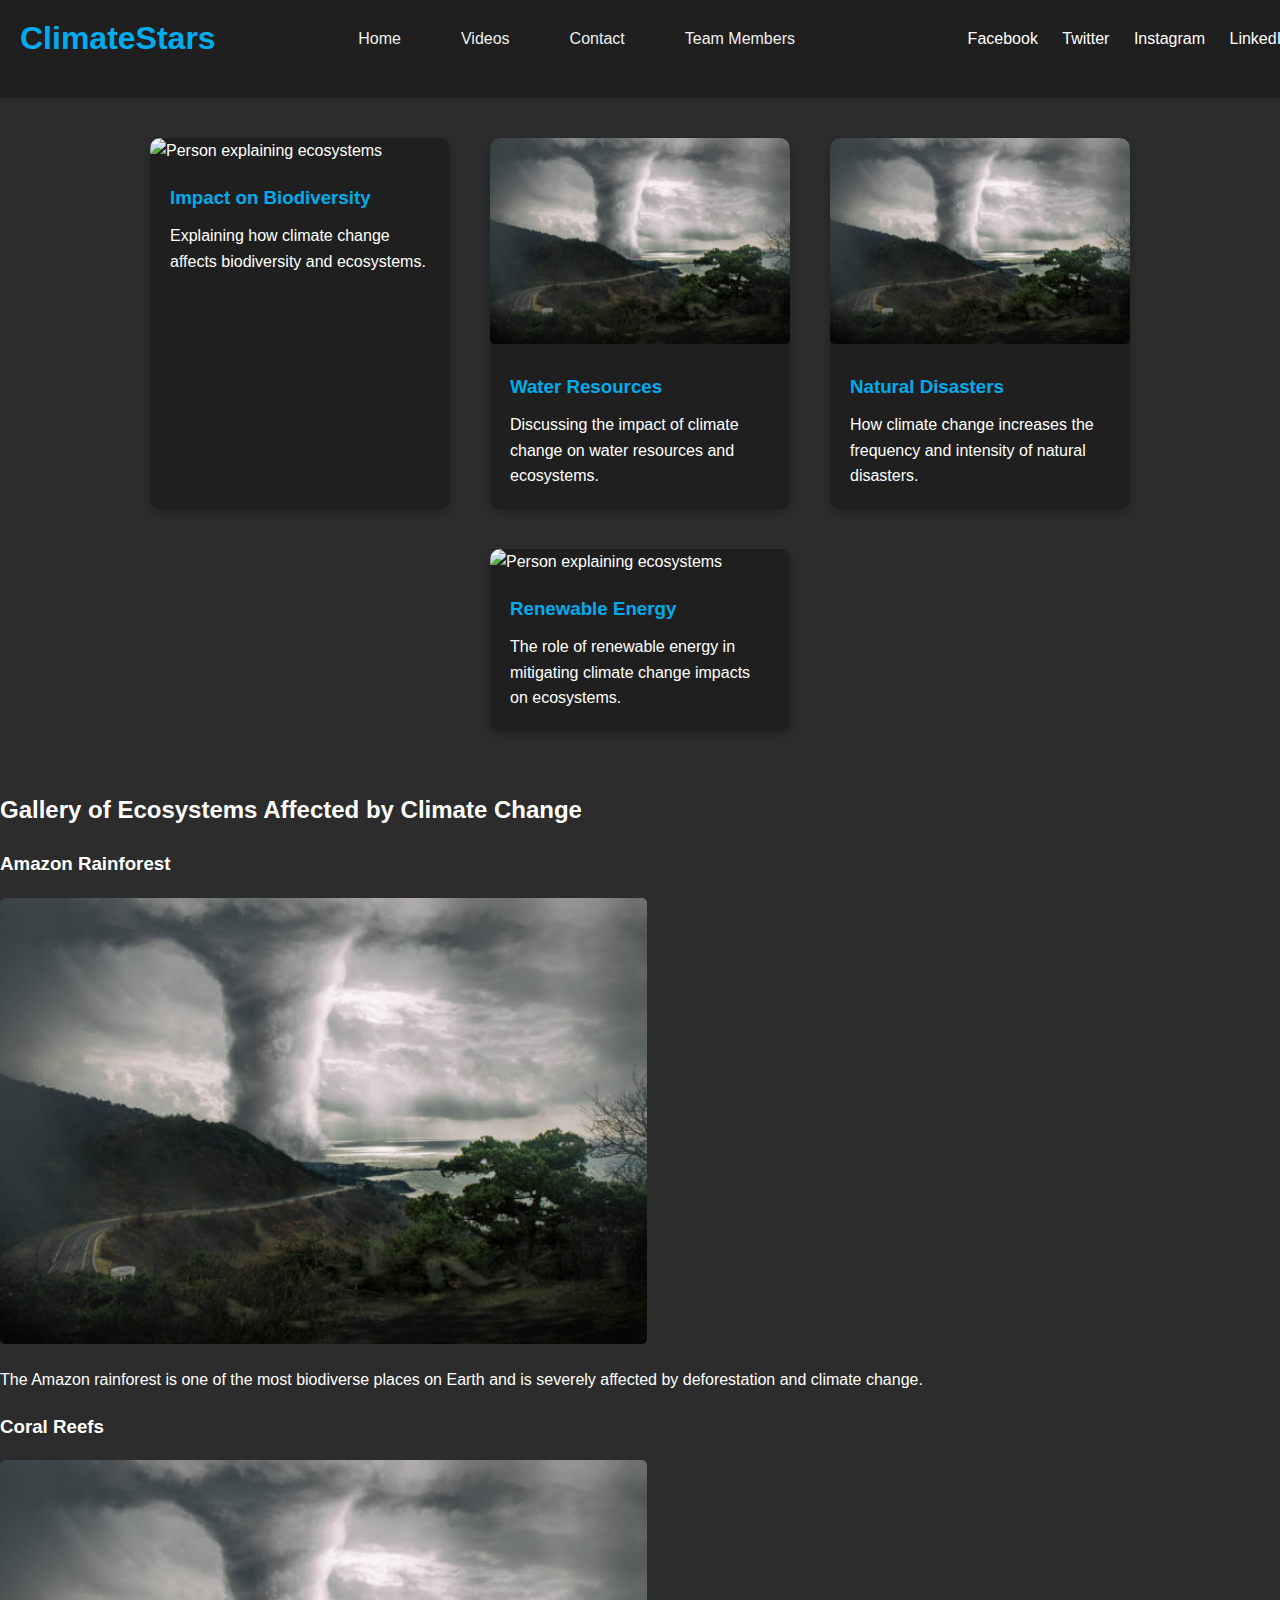
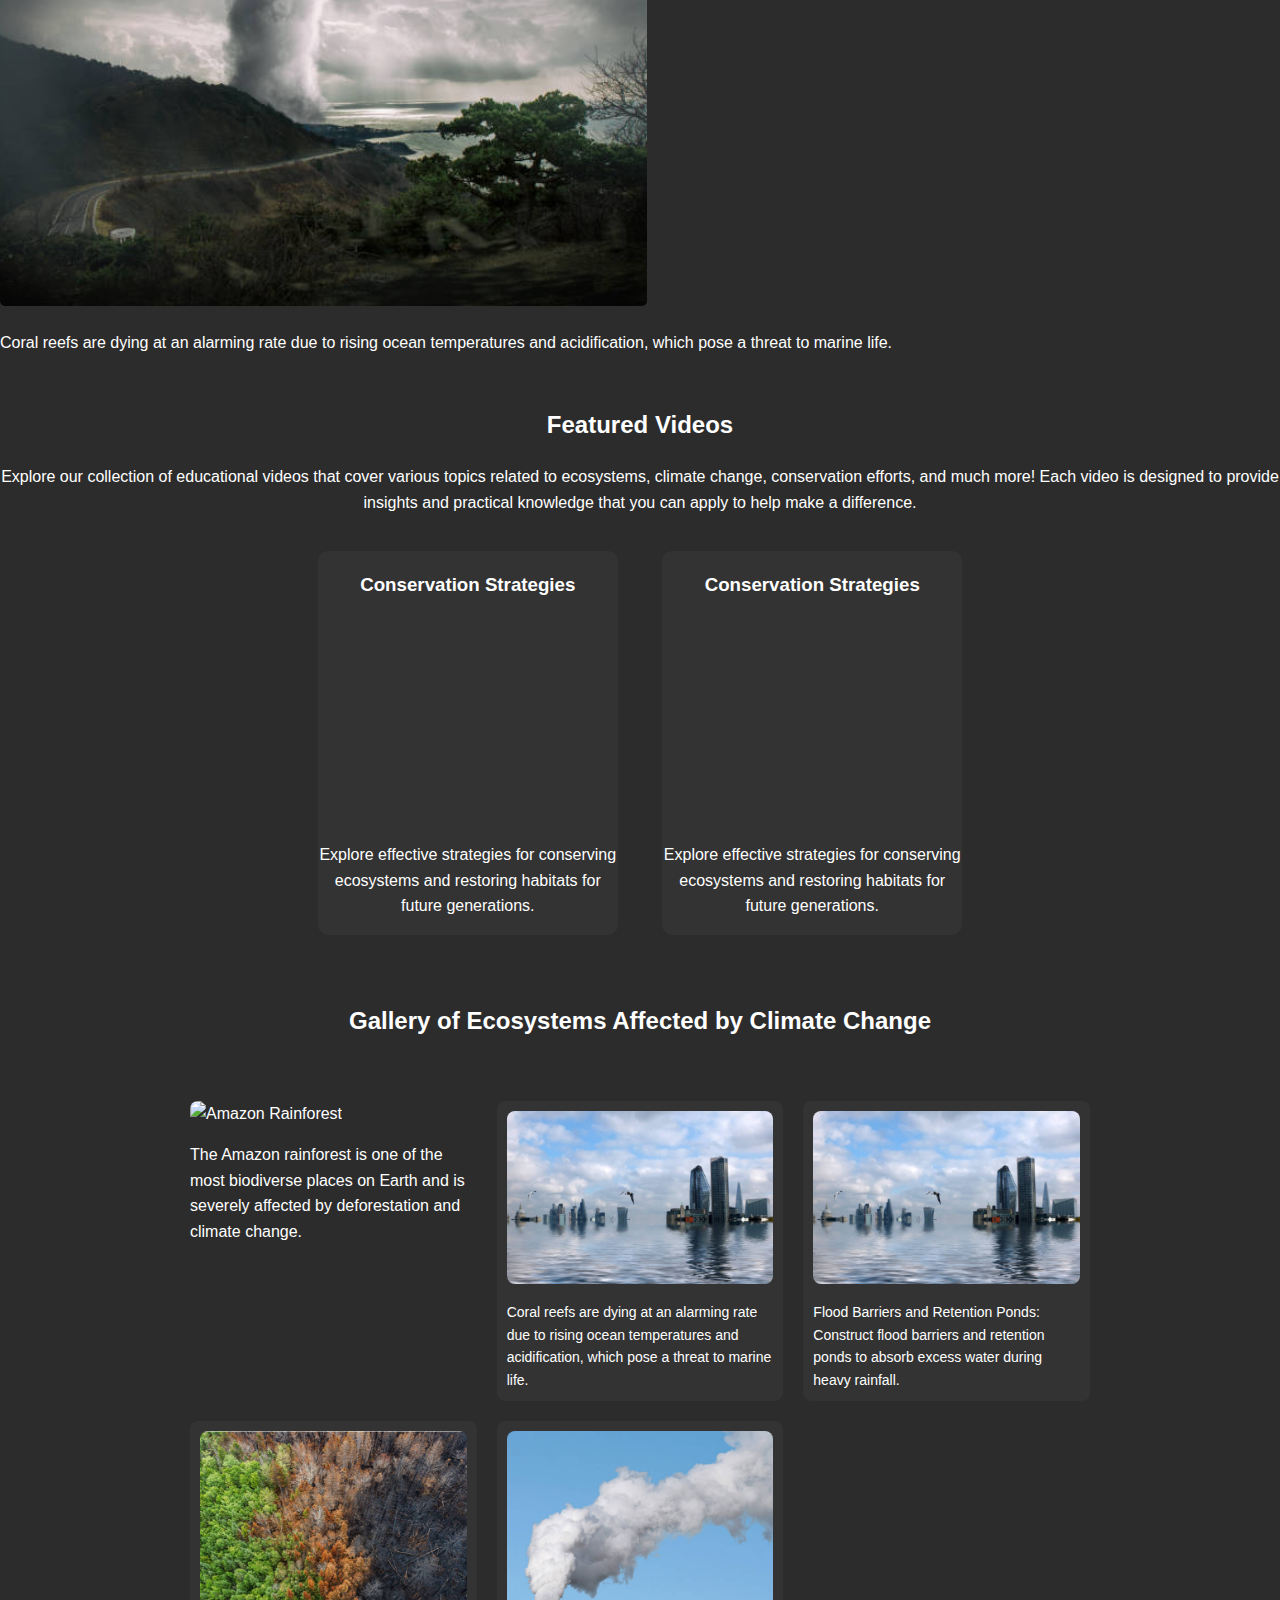
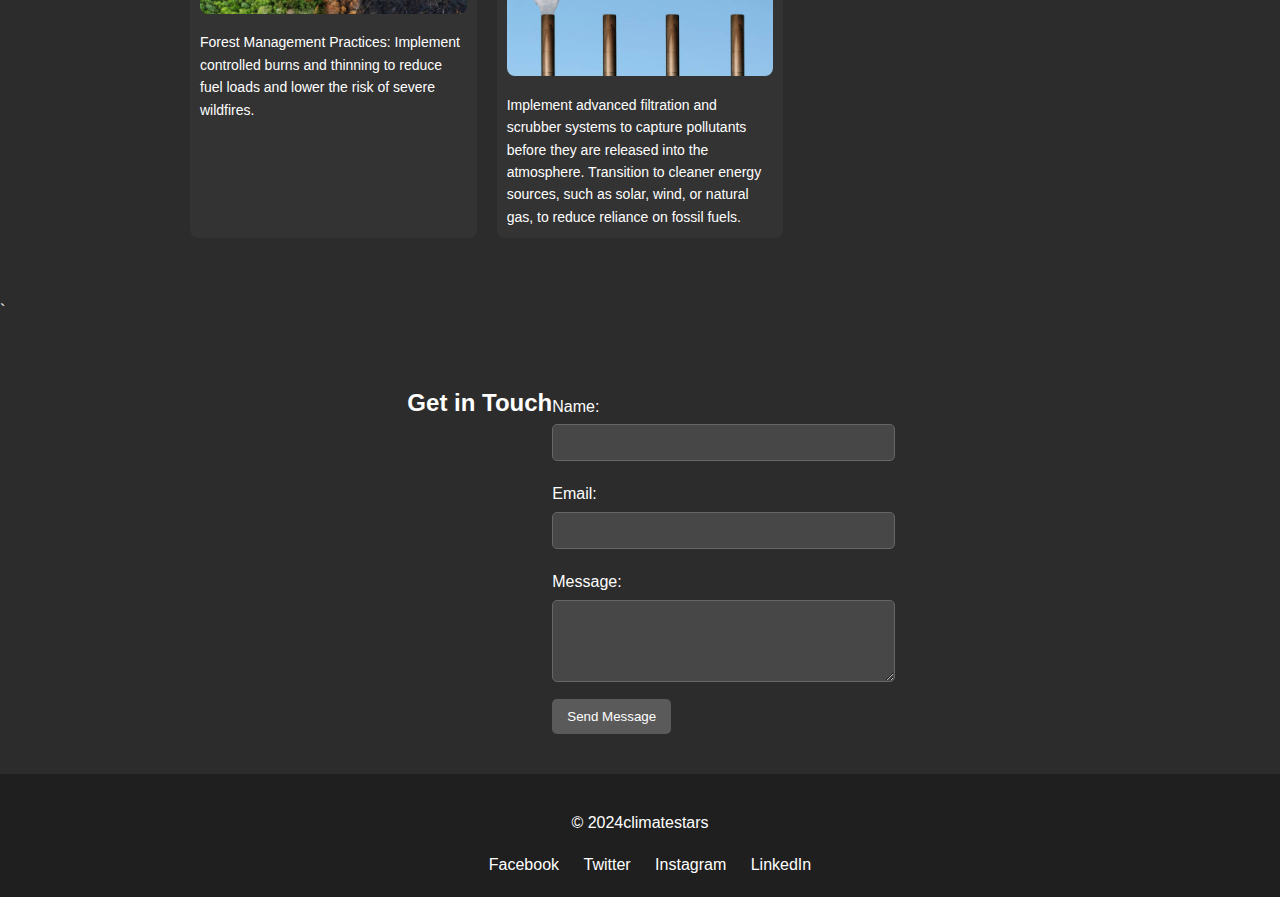
==== index.html @ c2c26abb "Update index.html" ====
<!DOCTYPE html>  
<html lang="en">  
<head>  
    <meta charset="UTF-8">  
    <meta name="viewport" content="width=device-width, initial-scale=1.0">  
    <title>Images - Ecosystem Education Project</title>  
    <link rel="stylesheet" href="styles.css">  
    <style>

        /* General body styles */  
body {  
    font-family: Arial, sans-serif;  
    margin: 0;  
    padding: 0;  
    background: #2c2c2c;  
    color: #ffffff;  
}  

/* Header styles */  
.header {  
    background: #1f1f1f;  
    padding: 10px 20px;  
    position: fixed; /* Fix the header at the top */  
    top: 0;  
    width: 100%;  
    display: flex;  
    justify-content: space-between;  
    align-items: center;  
    z-index: 1000; /* Ensure it's above other content */  
}  

.logo h1 {  
    margin: 0;  
    color: #00aced; /* Logo color */  
}  

/* Navigation styles */  
nav {  
    flex-grow: 1; /* Allow nav to take up available space */  
}  

nav ul {  
    list-style-type: none;  
    padding: 0;  
    display: flex;  
    justify-content: center; /* Centers the nav items */  
}  

nav ul li {  
    margin: 0 15px;  
}  

nav ul li a {  
    color: #ffffff;  
    text-decoration: none;  
    padding: 10px 15px;  
    border-radius: 5px;  
    transition: background-color 0.3s;  
}  

nav ul li a:hover {  
    background-color: #00aced; /* Highlight on hover */  
}  

/* Social links */  
.social-links {  
    margin-left: 20px;  
}  

.social-links .social-icon {  
    margin: 0 10px;  
    text-decoration: none;  
    color: #ffffff;  
    transition: color 0.3s;  
}  

.social-links .social-icon:hover {  
    color: #00aced; /* Change color on hover */  
}  

/* Main styles */  
main {  
    padding-top: 80px; /* Add some top padding to avoid content hiding under the fixed header */  
}  

.container {  
    margin: 0 auto;  
    width: 90%;  
    max-width: 1200px;  
}  

/* Footer styles */  
.footer {  
    background-color: #1f1f1f;  
    color: #ffffff;  
    padding: 20px 0;  
    text-align: center;  
    position: relative;  
    width: 100%;  
}
    </style>
</head>  
<body>  
    <header class="header">  
        <div class="logo">  
            <h1>ClimateStars</h1>  <!-- Logo Title -->  
        </div>  
        <nav>  
            <ul>  
                <li><a href="index.html">Home</a></li>  
                <li><a href="videos.html">Videos</a></li>  
                <li><a href="contact.html">Contact</a></li>  
                <li><a href="team-members.html">Team Members</a></li>  
            </ul>  
        </nav>  
        <div class="social-links">  
            <a href="https://www.facebook.com" target="_blank" class="social-icon">Facebook</a>  
            <a href="https://www.twitter.com" target="_blank" class="social-icon">Twitter</a>  
            <a href="https://www.instagram.com" target="_blank" class="social-icon">Instagram</a>  
            <a href="https://www.linkedin.com" target="_blank" class="social-icon">LinkedIn</a>  
        </div>  
    </header> 
    <!DOCTYPE html>
<html lang="en">
<head>
    <meta charset="UTF-8">
    <meta name="viewport" content="width=device-width, initial-scale=1.0">
    <title>Climate Change and Ecosystems</title>
    <link rel="stylesheet" href="styles.css">
    <style>
        /* General body styles */
        body {
            font-family: Arial, sans-serif;
            margin: 0;
            padding: 0;
            background: #2c2c2c;
            color: #ffffff;
        }

        /* Container styles */
        .container {
            display: flex;
            flex-wrap: wrap;
            justify-content: center;
            padding: 20px;
        }

        /* Card styles */
        .card {
            background: #1f1f1f;
            border-radius: 10px;
            margin: 20px;
            overflow: hidden;
            width: 300px;
            box-shadow: 0 4px 8px rgba(0, 0, 0, 0.2);
            transition: transform 0.3s;
        }

        .card:hover {
            transform: scale(1.05);
        }

        .card img {
            width: 100%;
            height: auto;
        }

        .card .content {
            padding: 20px;
        }

        .card .content h3 {
            margin: 0 0 10px;
            color: #00aced;
        }

        .card .content p {
            margin: 0;
        }

        /* Footer styles */
        .footer {
            background-color: #1f1f1f;
            color: #ffffff;
            padding: 20px 0;
            text-align: center;
            position: relative;
            width: 100%;
        }
    </style>

    <footer class="footer">
        <p>Welcome To the Earth system, Let us navigate around! </p>
    </footer>
</head>
<body>
    <div class="container">
        <div class="card">
            <img src="floods.jpg" alt="Person explaining ecosystems">
            <div class="content">
                <h3>Impact on Biodiversity</h3>
                <p>Explaining how climate change affects biodiversity and ecosystems.</p>
            </div>
        </div>
        <div class="card">
            <img src="floods.png" alt="Person explaining ecosystems">
            <div class="content">
                <h3>Water Resources</h3>
                <p>Discussing the impact of climate change on water resources and ecosystems.</p>
            </div>
        </div>
        <div class="card">
            <img src="floods.png" alt="Person explaining ecosystems">
            <div class="content">
                <h3>Natural Disasters</h3>
                <p>How climate change increases the frequency and intensity of natural disasters.</p>
            </div>
        </div>
        <div class="card">
            <img src="floods.jpg" alt="Person explaining ecosystems">
            <div class="content">
                <h3>Renewable Energy</h3>
                <p>The role of renewable energy in mitigating climate change impacts on ecosystems.</p>
            </div>
        </div>
    </div>
    
    <script>
        // JavaScript to add some interactivity
        document.querySelectorAll('.card').forEach(card => {
            card.addEventListener('click', () => {
                alert('More information about ' + card.querySelector('h3').innerText);
            });
        });
    </script>
</body>
</html>

     
    <style>  
       

        header {  
            text-align: center;  
            padding: 20px;  
        }  

        nav ul {  
            list-style-type: none;  
            padding: 0;  
        }  

        nav ul li {  
            display: inline;  
            margin: 0 15px;  
        }  

        nav ul li a {  
            color: #f0f0f0;  
            text-decoration: none;  
        }  

        .cover-image {  
            width: 100%;  
            height: auto;  
            max-height: 400px;  
            object-fit: cover; /* Ensure the image covers the area without stretching */  
        }  

        .description {  
            max-width: 800px;  
            margin: 20px auto;  
            text-align: center;  
        }  

        .videos {  
            margin-top: 50px;  
            text-align: center;  
        }  

        .video {  
            display: inline-block;  
            margin: 20px;  
            width: 300px; /* Set a fixed width for videos */  
            background-color: #333;  
            border-radius: 10px;  
            overflow: hidden;  
        }  

        .video iframe {  
            width: 100%;  
            height: 200px; /* Set a height for the video */  
        }  
        
        .gallery {  
            display: grid;  
            grid-template-columns: repeat(3, 1fr); /* 3 columns for the gallery */  
            gap: 10px; /* Space between images */  
            max-width: 900px;  
            margin: 40px auto; /* Center the gallery */  
        }  

        .gallery img {  
            width: 100%; /* Make sure images are responsive */  
            height: auto; /* Maintain aspect ratio */  
            border-radius: 8px; /* Rounded corners for images */  
            transition: transform 0.3s; /* Smooth scaling transition */  
        }  

        .gallery img:hover {  
            transform: scale(1.05); /* Scale images on hover */  
        }  

        footer {  
            text-align: center;  
            padding: 20px;  
        }  
    </style>  
</head>  
<body>  
   
      
      
            
        
            <h2>Gallery of Ecosystems Affected by Climate Change</h2>  
            <h3>Amazon Rainforest</h3>  
            <img src="floods.png" alt="Amazon Rainforest">  
            <p>The Amazon rainforest is one of the most biodiverse places on Earth and is severely affected by deforestation and climate change.</p>  
            <h3>Coral Reefs</h3>  
            <img src="floods.png" alt="Coral Reef">  
            <p>Coral reefs are dying at an alarming rate due to rising ocean temperatures and acidification, which pose a threat to marine life.</p>  
              
        </div>  
  

        <div class="videos">  
            <h2>Featured Videos</h2>  
            <p>Explore our collection of educational videos that cover various topics related to ecosystems, climate change, conservation efforts, and much more! Each video is designed to provide insights and practical knowledge that you can apply to help make a difference.</p>  
            

             <div class="video">  
                <h3>Conservation Strategies</h3>  
                <iframe src="https://www.youtube.com/embed/example3" frameborder="0" allowfullscreen></iframe>  
                <p>Explore effective strategies for conserving ecosystems and restoring habitats for future generations.</p>  
            </div>   

            <div class="video">  
                <h3>Conservation Strategies</h3>  
                <iframe src="https://www.youtube.com/embed/example3" frameborder="0" allowfullscreen></iframe>  
                <p>Explore effective strategies for conserving ecosystems and restoring habitats for future generations.</p>  
            </div>  
        </div>  

      <style>
          /* Gallery styles */  
        .gallery {  
            display: grid;  
            grid-template-columns: repeat(3, 1fr); /* 3 columns for the gallery */  
            gap: 20px; /* Space between images */  
            margin-top: 40px; /* Top margin for spacing */  
        }  

        .gallery-item {  
            background-color: #333;  
            border-radius: 8px;  
            overflow: hidden; // Ensures rounded corners for the background  
            text-align: center;  
            padding: 10px;  
        }  

        .gallery-item img {  
            width: 100%;  
            height: auto;  
            border-radius: 8px; /* Rounded corners for images */  
            transition: transform 0.3s; /* Smooth scaling transition */  
        }  

        .gallery-item img:hover {  
            transform: scale(1.05); /* Scale images on hover */  
        }  

        .gallery-item p {  
            margin: 10px 0 0;  
            font-size: 14px;  
        }  
    </style>  

    <div class="container">  
        <h2>Gallery of Ecosystems Affected by Climate Change</h2>  

        <div class="gallery">  
            <div class="gallery-item.">  
                <img src="earth_system_four_panel.jpg" alt="Amazon Rainforest">  
                <p>The Amazon rainforest is one of the most biodiverse places on Earth and is severely affected by deforestation and climate change.</p>  
            </div>  

            <div class="gallery-item">  
                <img src="floodsss.png" alt="Coral Reef">  
                <p>Coral reefs are dying at an alarming rate due to rising ocean temperatures and acidification, which pose a threat to marine life.</p>  
            </div>  

            <div class="gallery-item">  
                <img src="floodsss.png" alt="Flood Barriers and Retention Ponds">  
                <p>Flood Barriers and Retention Ponds: Construct flood barriers and retention ponds to absorb excess water during heavy rainfall.</p>  
            </div>  

            <div class="gallery-item">  
                <img src="WORLD FIRE.png" alt="Forest Management Practices">  
                <p>Forest Management Practices: Implement controlled burns and thinning to reduce fuel loads and lower the risk of severe wildfires.</p>  
            </div>  

            <div class="gallery-item">  
                <img src="gass at.png" alt="Pollution Control Measures">  
                <p>Implement advanced filtration and scrubber systems to capture pollutants before they are released into the atmosphere. Transition to cleaner energy sources, such as solar, wind, or natural gas, to reduce reliance on fossil fuels.</p>  
            </div>  
        </div>  
    </div> 


  
    <style>  
       
        }  
        .gallery {  
            display: grid;  
            grid-template-columns: repeat(auto-fill, minmax(200px, 1fr));  
            gap: 15px;  
        }  
        .photo {  
            position: relative;  
            overflow: hidden;  
            border: 2px solid #ddd;  
            border-radius: 8px;  
            background-color: #fff;  
            box-shadow: 0 2px 5px rgba(0, 0, 0, 0.1);  
        }  
        .photo img {  
            width: 100%;  
            height: auto;  
            display: block;  
        }  
        .description {  
            padding: 10px;  
            text-align: center;  
            font-weight: bold;  
            background-color: #fff;  
        }  
    </style>  

 

`


      <main>  
        <div class="container">  
            <h2>Get in Touch</h2>  
            <form onsubmit="return showAlert();">  
                <label for="name">Name:</label>  
                <input type="text" id="name" name="name" required>  
                
                <label for="email">Email:</label>  
                <input type="email" id="email" name="email" required>  
                
                <label for="message">Message:</label>  
                <textarea id="message" name="message" rows="4" required></textarea>  
                
                <input type="submit" value="Send Message">  
            </form>  
        </div>  
    
      </style>
    </main>
    

    <footer class="footer">  
        <div class="footer-content">  
            <p>&copy; 2024climatestars</p>  
            <div class="social-links">  
                <a href="https://www.facebook.com" target="_blank" class="social-icon">Facebook</a>  
                <a href="https://www.twitter.com" target="_blank" class="social-icon">Twitter</a>  
                <a href="https://www.instagram.com" target="_blank" class="social-icon">Instagram</a>  
                <a href="https://www.linkedin.com" target="_blank" class="social-icon">LinkedIn</a>  
            </div>  
        </div>  
    </footer> 
</body>  
</html>
---- styles.css ----
/* General styles for the body and text */  
body {  
    font-family: Arial, sans-serif;  
    line-height: 1.6;  
    margin: 0;  
    padding: 0;  
    background-color: #2c2c2c;  
    color: #ffffff;  
    height: 100vh; /* Full height for the sections */  
}  

/* Fullscreen container styles */  
.fullscreen-section {  
    height: 100vh; /* Make each section take the full viewport height */  
    display: flex; /* Flexbox for alignment */  
    flex-direction: column; /* Stack items vertically */  
    justify-content: center; /* Center content vertically */  
    align-items: center; /* Center content horizontally */  
    padding: 20px;  
    box-shadow: inset 0 0 30px rgba(0, 0, 0, 0.5); /* Inner shadows for depth */  
}  

/* Header styles */  
body {  
    font-family: Arial, sans-serif;  
    margin: 0;  
    padding: 0;  
    background: #2c2c2c;  
    color: #ffffff;  
}  

/* Header styles */  
.header {  
    background: #1f1f1f;  
    padding: 10px 20px;  
    position: fixed; /* Fix the header at the top */  
    top: 0;  
    width: 100%;  
    display: flex;  
    justify-content: space-between;  
    align-items: center;  
    z-index: 1000; /* Ensure it's above other content */  
}  

.logo h1 {  
    margin: 0;  
    color: #00aced; /* Logo color */  
}  

/* Navigation styles */  
nav {  
    flex-grow: 1; /* Allow nav to take up available space */  
}  

nav ul {  
    list-style-type: none;  
    padding: 0;  
    display: flex;  
    justify-content: center; /* Centers the nav items */  
}  

nav ul li {  
    margin: 0 15px;  
}  

nav ul li a {  
    color: #ffffff;  
    text-decoration: none;  
    padding: 10px 15px;  
    border-radius: 5px;  
    transition: background-color 0.3s;  
}  

nav ul li a:hover {  
    background-color: #00aced; /* Highlight on hover */  
}  

/* Social links */  
.social-links {  
    margin-left: 20px;  
}  

.social-links .social-icon {  
    margin: 0 10px;  
    text-decoration: none;  
    color: #ffffff;  
    transition: color 0.3s;  
}  

.social-links .social-icon:hover {  
    color: #00aced; /* Change color on hover */  
}  

/* Main styles */  
main {  
    padding-top: 80px; /* Add some top padding to avoid content hiding under the fixed header */  
}  

.container {  
    margin: 0 auto;  
    width: 90%;  
    max-width: 1200px;  
}  
/* Main content styles */  
main {  
    padding: 20px;  
}  

/* Footer styles */  
footer {  
    text-align: center;  
    padding: 10px 0;  
    background: #1f1f1f;  
    color: #ffffff;  
}  

/* Image styles */  
img {  
    max-width: 100%;  
    height: auto;  
    border-radius: 5px;  
}  

/* Form styles */  
form {  
    margin-top: 20px;  
}  

form label {  
    display: block;  
    margin: 10px 0 5px;  
}  

form input[type="text"],  
form input[type="email"],  
form textarea {  
    width: 100%;  
    padding: 10px;  
    margin-bottom: 10px;  
    border: 1px solid #666;  
    border-radius: 5px;  
    background: #474747;  
    color: #ffffff;  
}  

form input[type="submit"] {  
    background-color: #5a5a5a;  
    color: white;  
    border: none;  
    padding: 10px 15px;  
    border-radius: 5px;  
    cursor: pointer;  
}  

form input[type="submit"]:hover {  
    background-color: #7a7a7a;  
}
---- styles.css ----
/* General styles for the body and text */  
body {  
    font-family: Arial, sans-serif;  
    line-height: 1.6;  
    margin: 0;  
    padding: 0;  
    background-color: #2c2c2c;  
    color: #ffffff;  
    height: 100vh; /* Full height for the sections */  
}  

/* Fullscreen container styles */  
.fullscreen-section {  
    height: 100vh; /* Make each section take the full viewport height */  
    display: flex; /* Flexbox for alignment */  
    flex-direction: column; /* Stack items vertically */  
    justify-content: center; /* Center content vertically */  
    align-items: center; /* Center content horizontally */  
    padding: 20px;  
    box-shadow: inset 0 0 30px rgba(0, 0, 0, 0.5); /* Inner shadows for depth */  
}  

/* Header styles */  
body {  
    font-family: Arial, sans-serif;  
    margin: 0;  
    padding: 0;  
    background: #2c2c2c;  
    color: #ffffff;  
}  

/* Header styles */  
.header {  
    background: #1f1f1f;  
    padding: 10px 20px;  
    position: fixed; /* Fix the header at the top */  
    top: 0;  
    width: 100%;  
    display: flex;  
    justify-content: space-between;  
    align-items: center;  
    z-index: 1000; /* Ensure it's above other content */  
}  

.logo h1 {  
    margin: 0;  
    color: #00aced; /* Logo color */  
}  

/* Navigation styles */  
nav {  
    flex-grow: 1; /* Allow nav to take up available space */  
}  

nav ul {  
    list-style-type: none;  
    padding: 0;  
    display: flex;  
    justify-content: center; /* Centers the nav items */  
}  

nav ul li {  
    margin: 0 15px;  
}  

nav ul li a {  
    color: #ffffff;  
    text-decoration: none;  
    padding: 10px 15px;  
    border-radius: 5px;  
    transition: background-color 0.3s;  
}  

nav ul li a:hover {  
    background-color: #00aced; /* Highlight on hover */  
}  

/* Social links */  
.social-links {  
    margin-left: 20px;  
}  

.social-links .social-icon {  
    margin: 0 10px;  
    text-decoration: none;  
    color: #ffffff;  
    transition: color 0.3s;  
}  

.social-links .social-icon:hover {  
    color: #00aced; /* Change color on hover */  
}  

/* Main styles */  
main {  
    padding-top: 80px; /* Add some top padding to avoid content hiding under the fixed header */  
}  

.container {  
    margin: 0 auto;  
    width: 90%;  
    max-width: 1200px;  
}  
/* Main content styles */  
main {  
    padding: 20px;  
}  

/* Footer styles */  
footer {  
    text-align: center;  
    padding: 10px 0;  
    background: #1f1f1f;  
    color: #ffffff;  
}  

/* Image styles */  
img {  
    max-width: 100%;  
    height: auto;  
    border-radius: 5px;  
}  

/* Form styles */  
form {  
    margin-top: 20px;  
}  

form label {  
    display: block;  
    margin: 10px 0 5px;  
}  

form input[type="text"],  
form input[type="email"],  
form textarea {  
    width: 100%;  
    padding: 10px;  
    margin-bottom: 10px;  
    border: 1px solid #666;  
    border-radius: 5px;  
    background: #474747;  
    color: #ffffff;  
}  

form input[type="submit"] {  
    background-color: #5a5a5a;  
    color: white;  
    border: none;  
    padding: 10px 15px;  
    border-radius: 5px;  
    cursor: pointer;  
}  

form input[type="submit"]:hover {  
    background-color: #7a7a7a;  
}
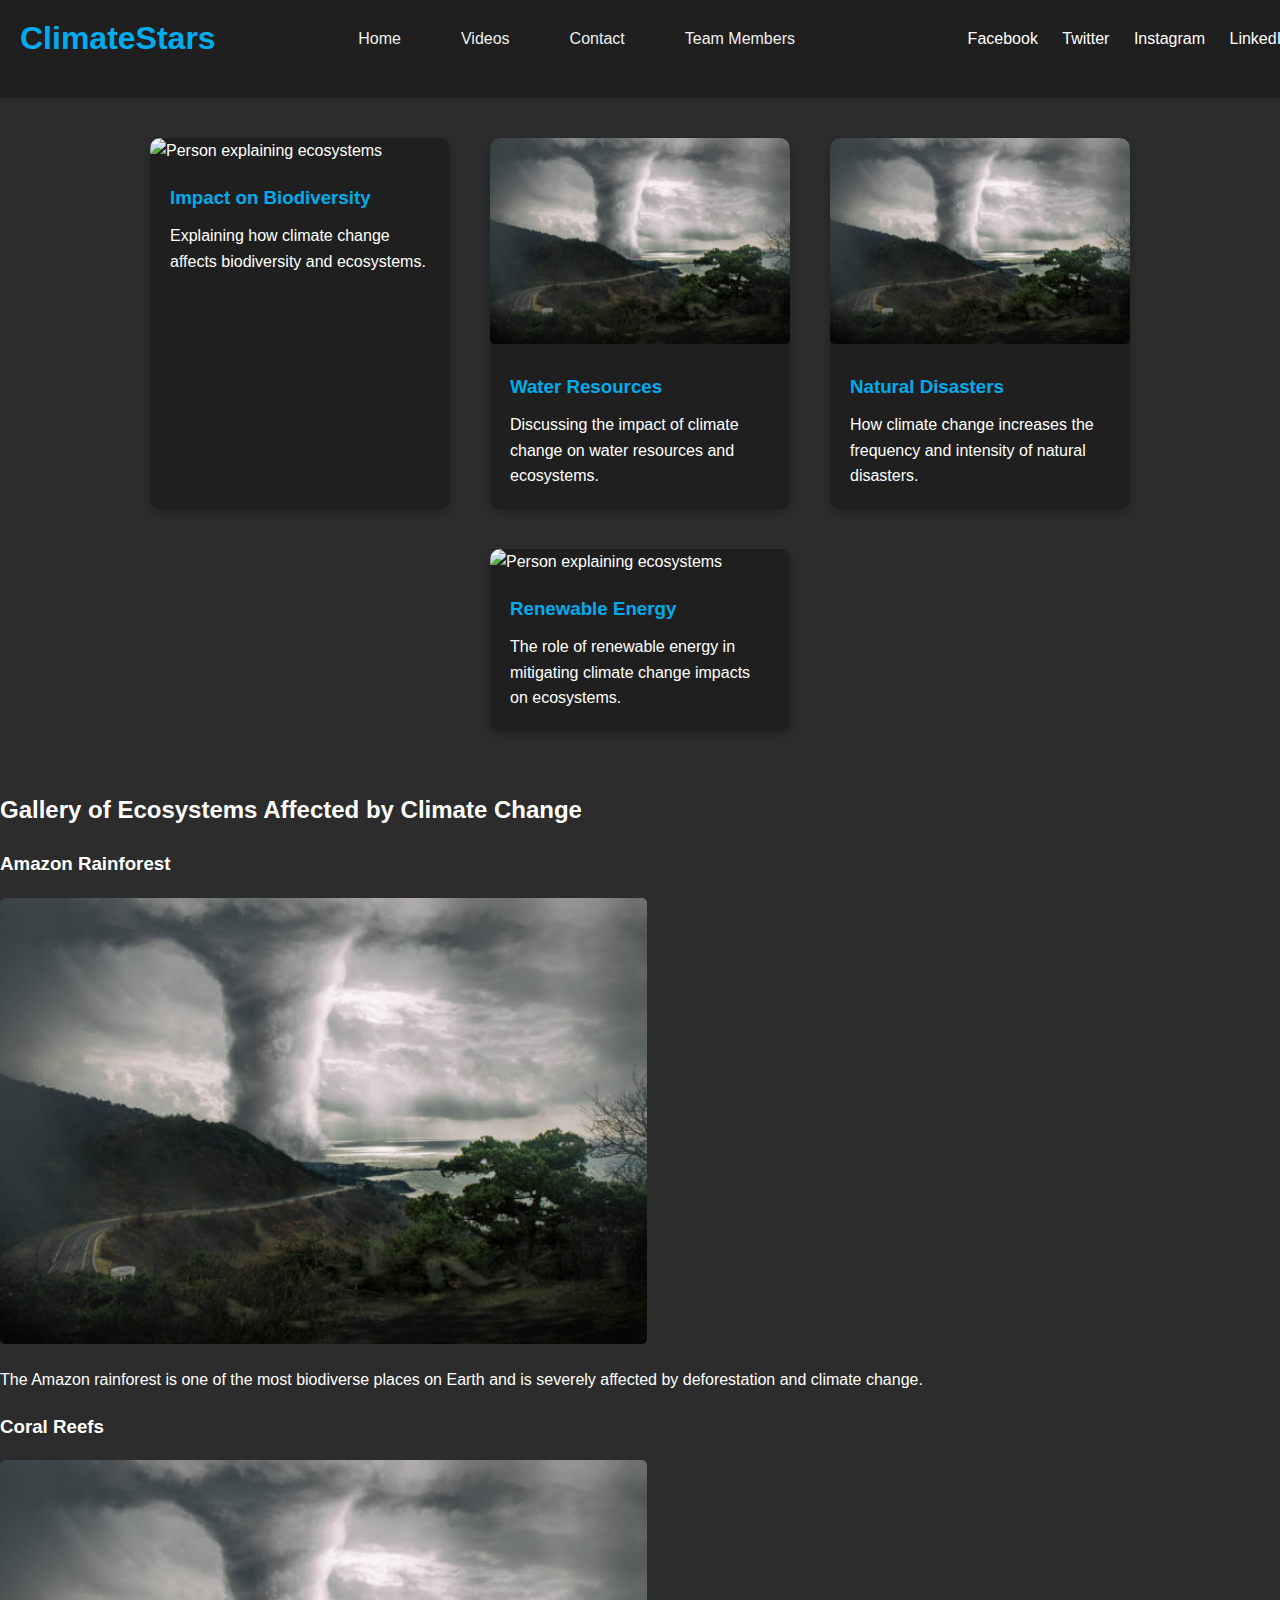
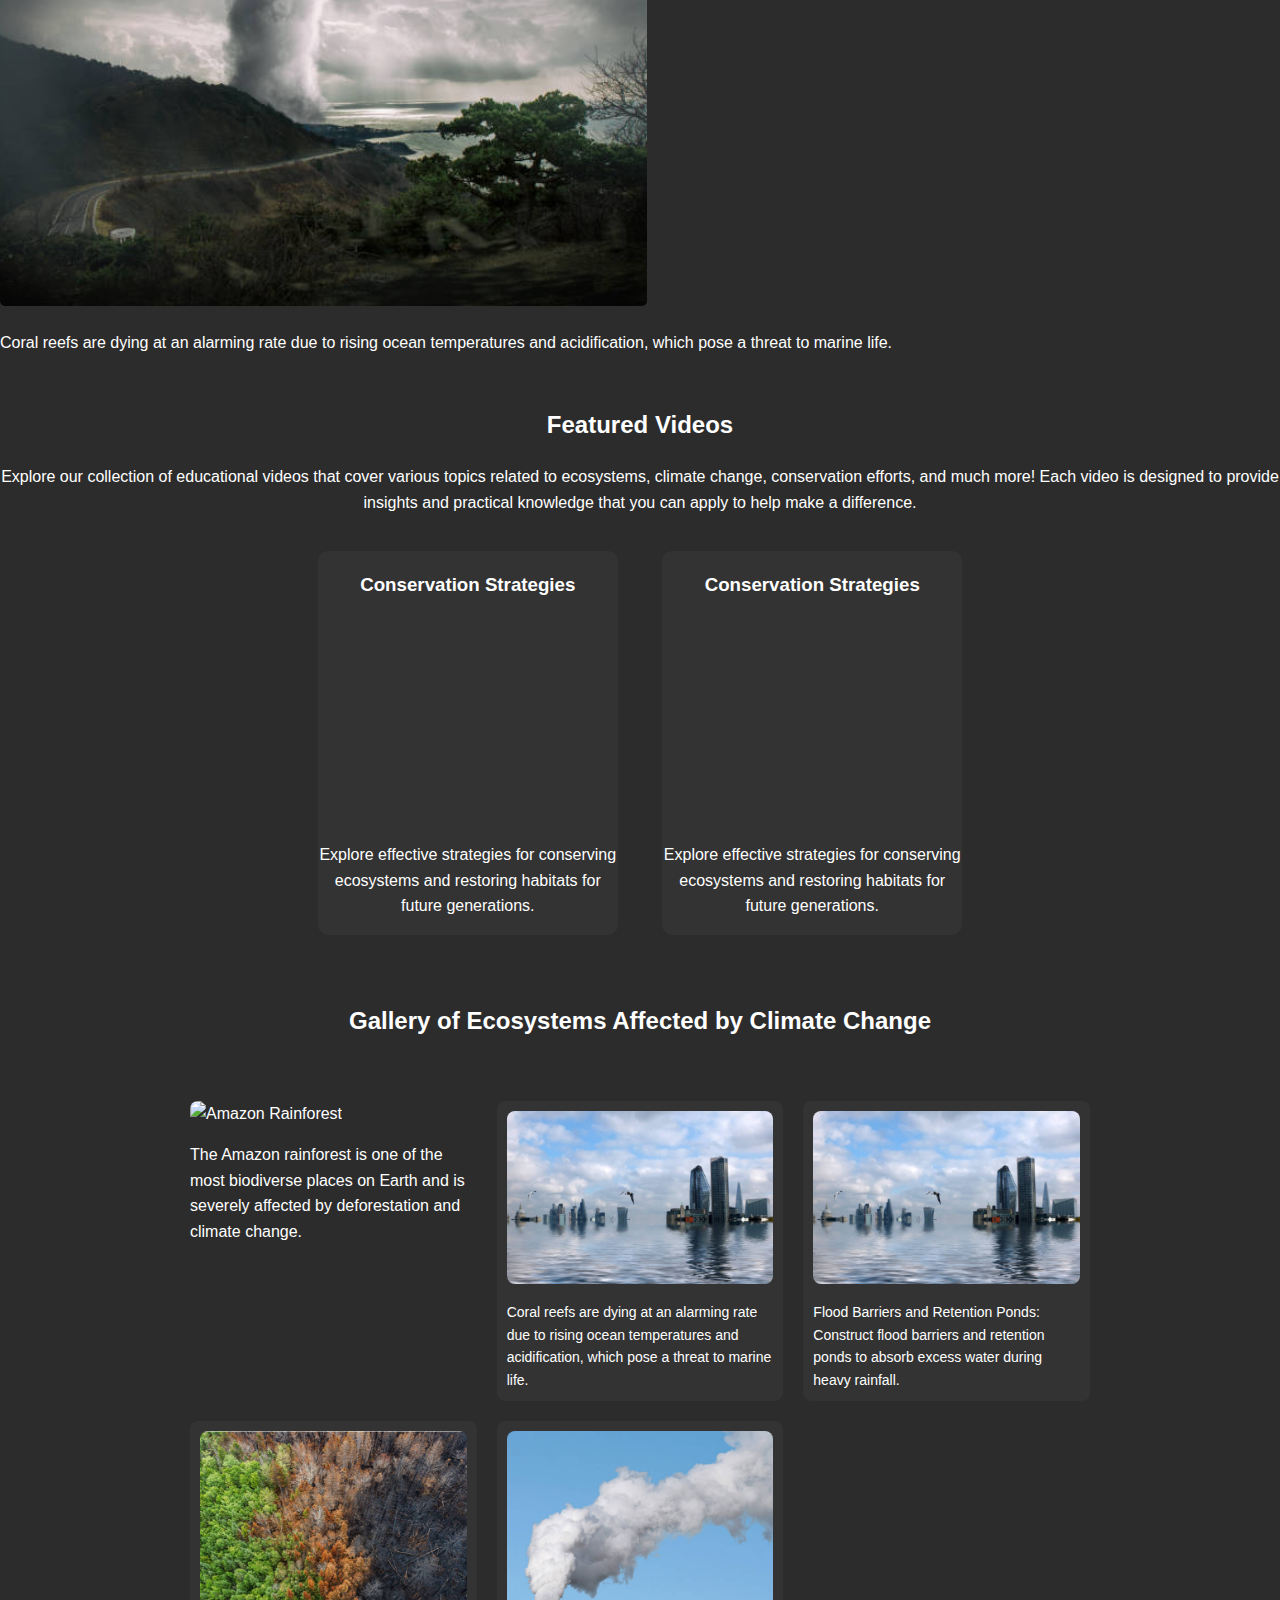
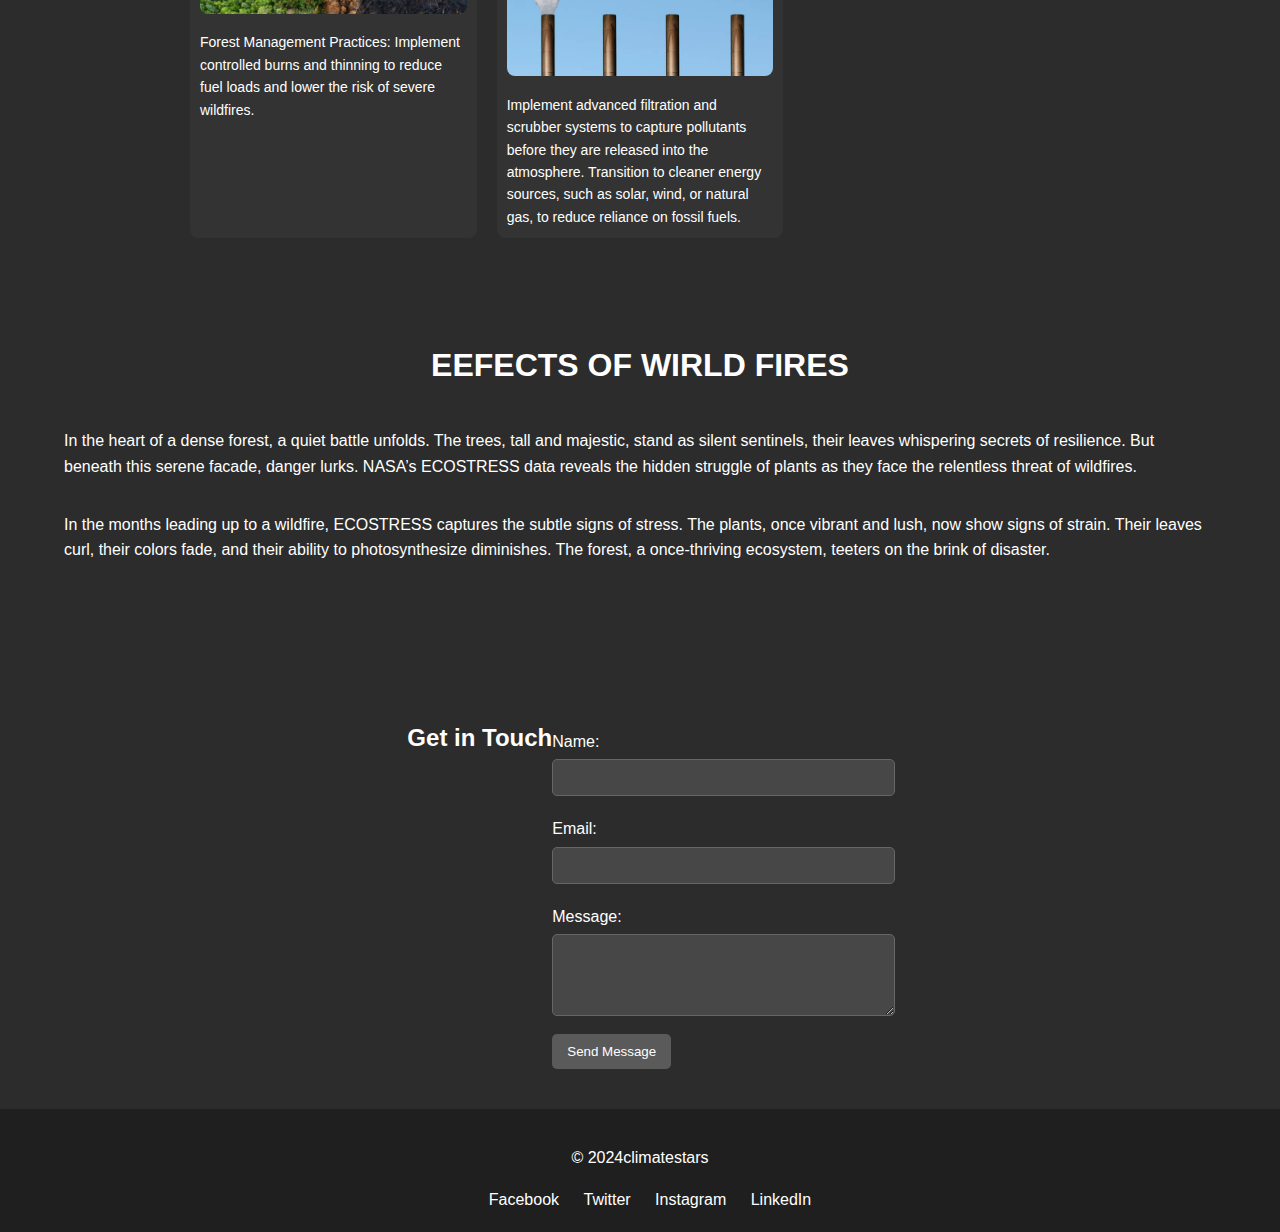
==== commit d7fbfa60: "Update index.html" ====
--- a/index.html
+++ b/index.html
@@ -120,13 +120,7 @@
             <a href="https://www.linkedin.com" target="_blank" class="social-icon">LinkedIn</a>  
         </div>  
     </header> 
-    <!DOCTYPE html>
-<html lang="en">
-<head>
-    <meta charset="UTF-8">
-    <meta name="viewport" content="width=device-width, initial-scale=1.0">
-    <title>Climate Change and Ecosystems</title>
-    <link rel="stylesheet" href="styles.css">
+
     <style>
         /* General body styles */
         body {
@@ -447,12 +441,13 @@
             background-color: #fff;  
         }  
     </style>  
-
+<div class ="container">
+<h1>EEFECTS OF WIRLD FIRES</h1>
+    <P>In the heart of a dense forest, a quiet battle unfolds. The trees, tall and majestic, stand as silent sentinels, their leaves whispering secrets of resilience. But beneath this serene facade, danger lurks. NASA’s ECOSTRESS data reveals the hidden struggle of plants as they face the relentless threat of wildfires.</P>
+<P>In the months leading up to a wildfire, ECOSTRESS captures the subtle signs of stress. The plants, once vibrant and lush, now show signs of strain. Their leaves curl, their colors fade, and their ability to photosynthesize diminishes. The forest, a once-thriving ecosystem, teeters on the brink of disaster.</P>
+    
+</div>
  
-
-`
-
-
       <main>  
         <div class="container">  
             <h2>Get in Touch</h2>  
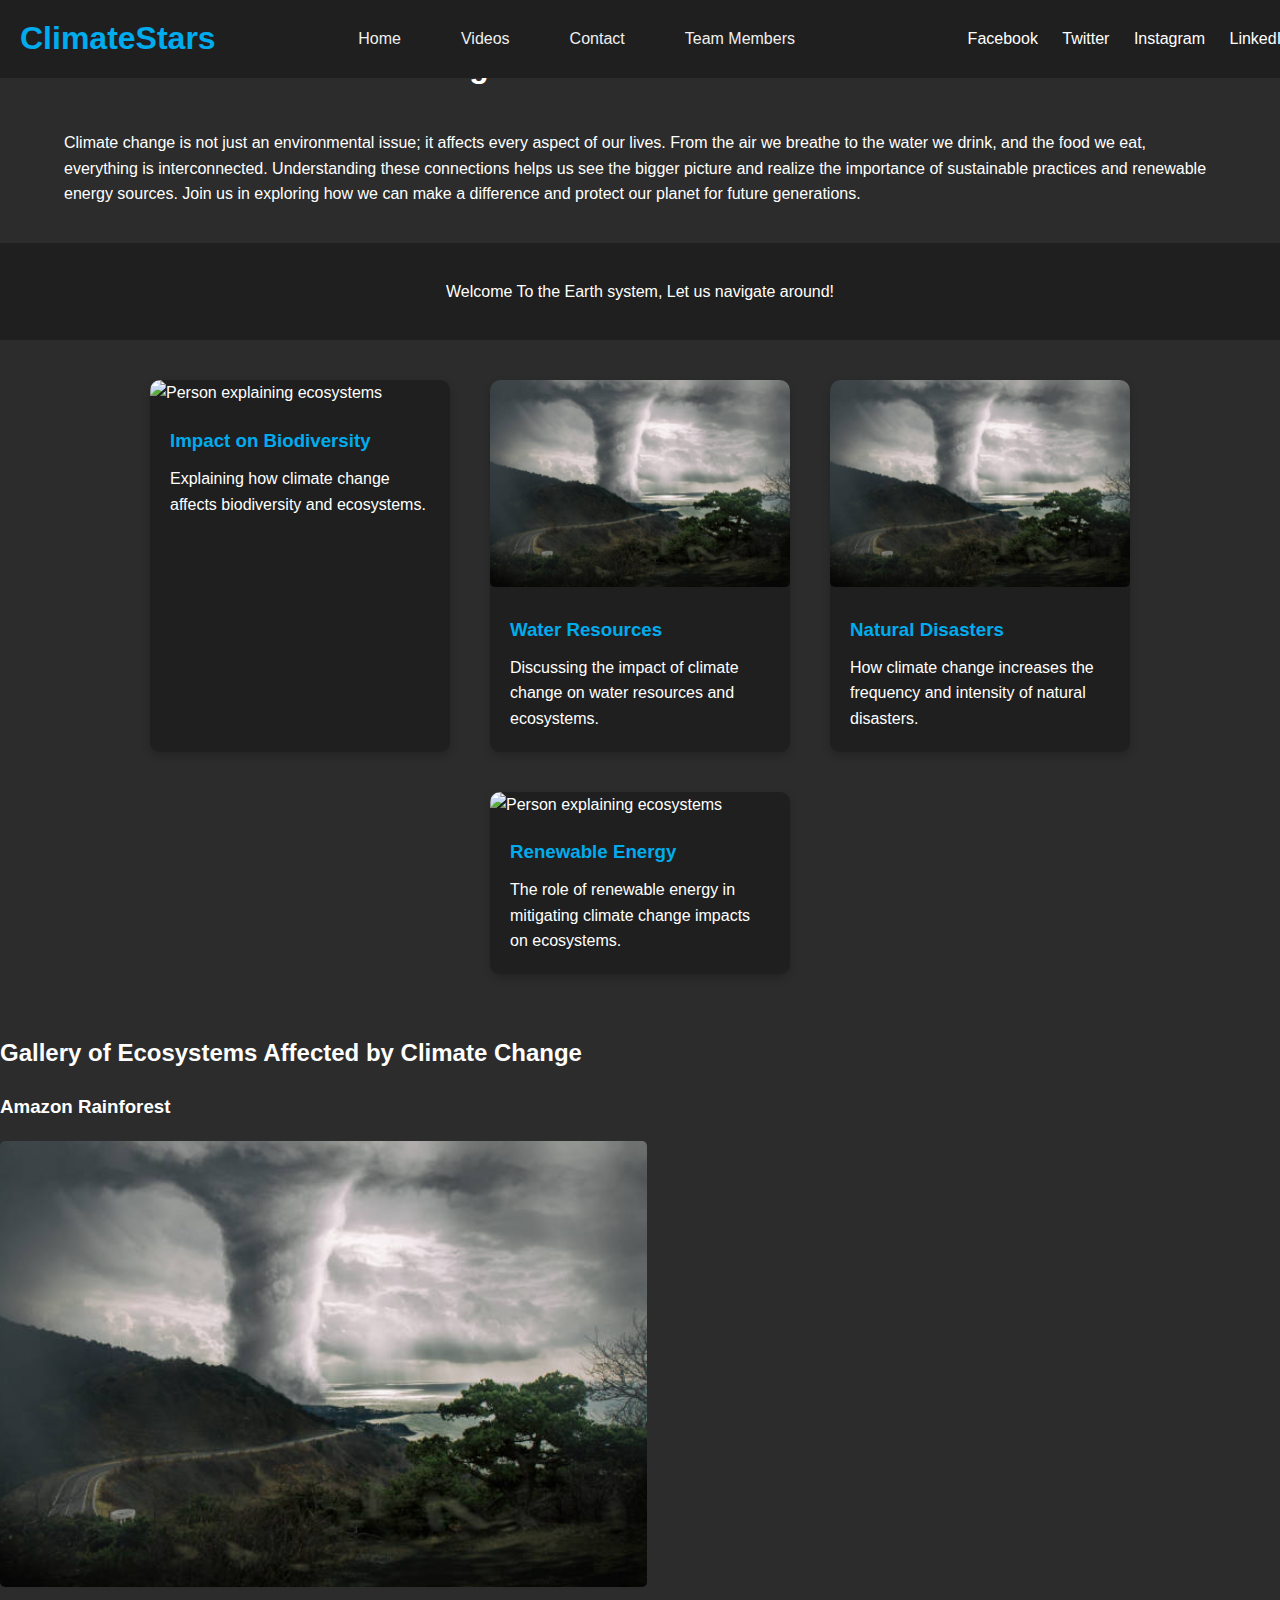
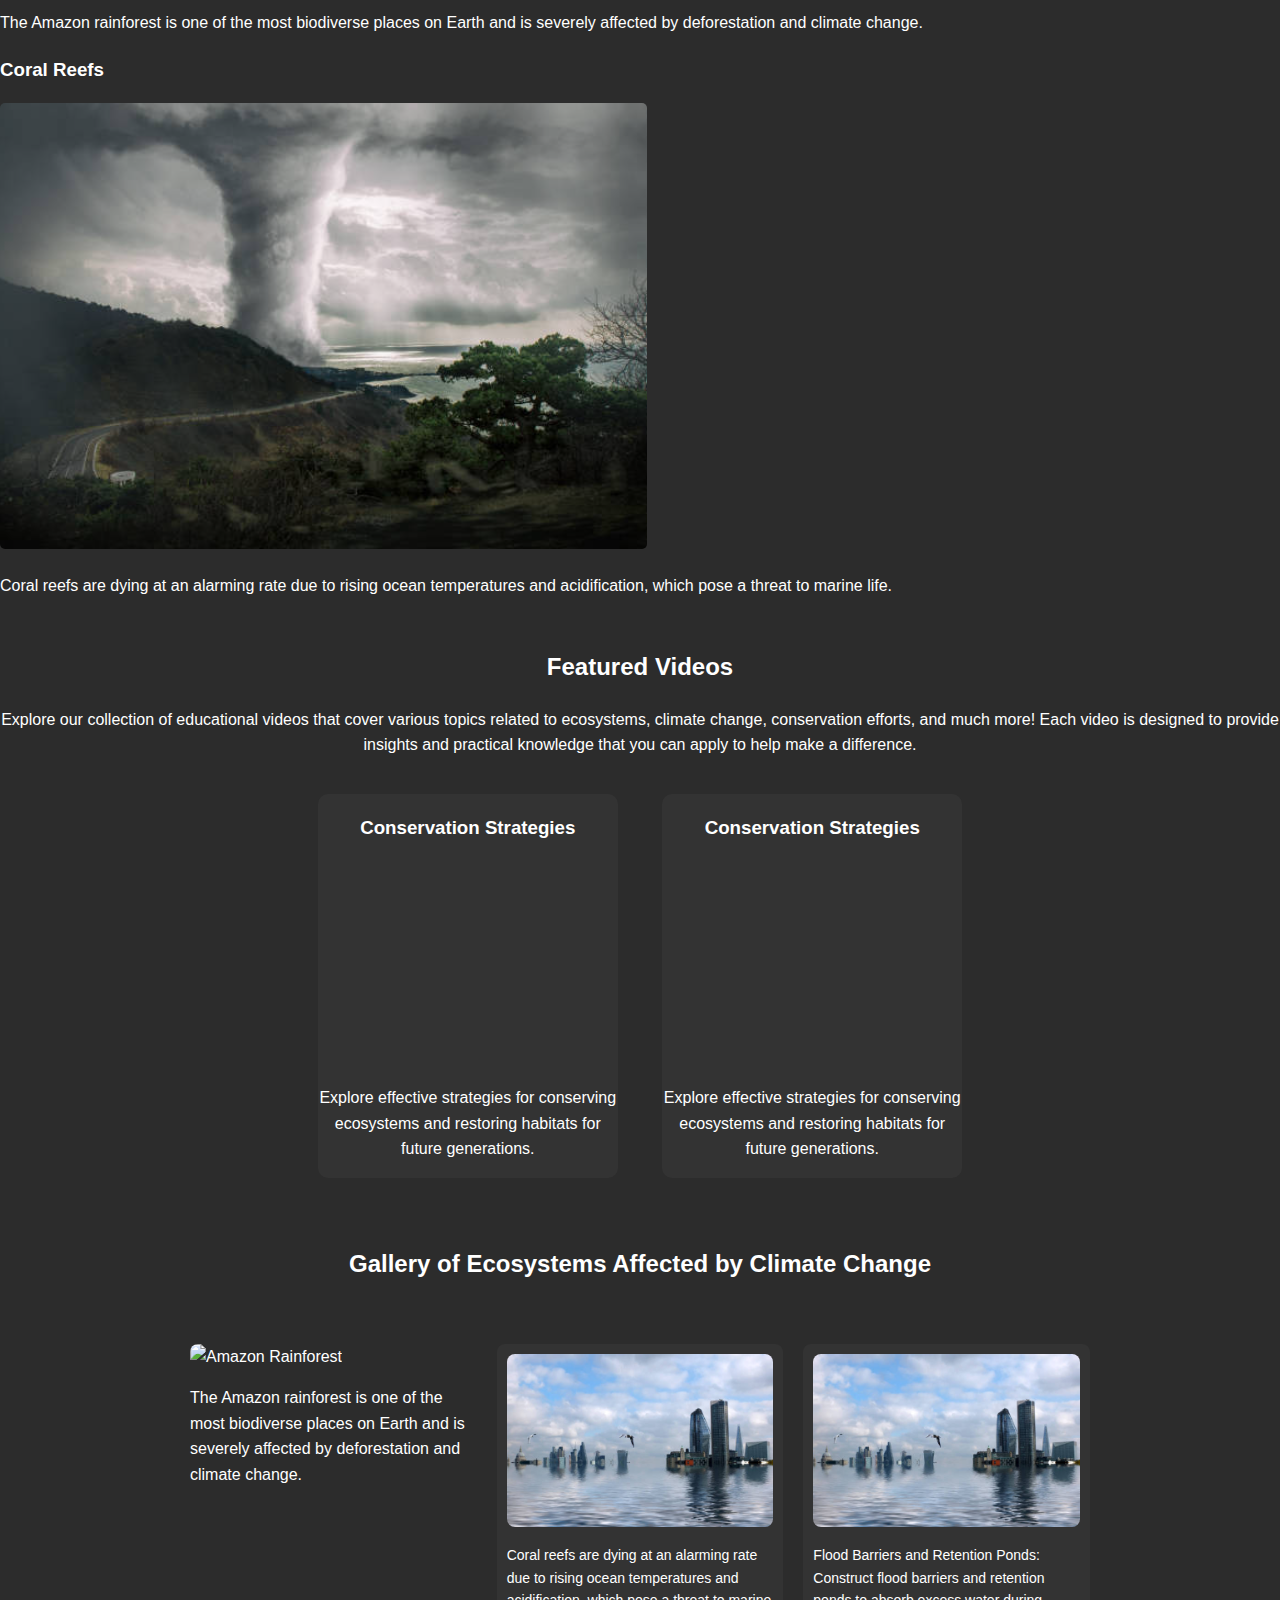
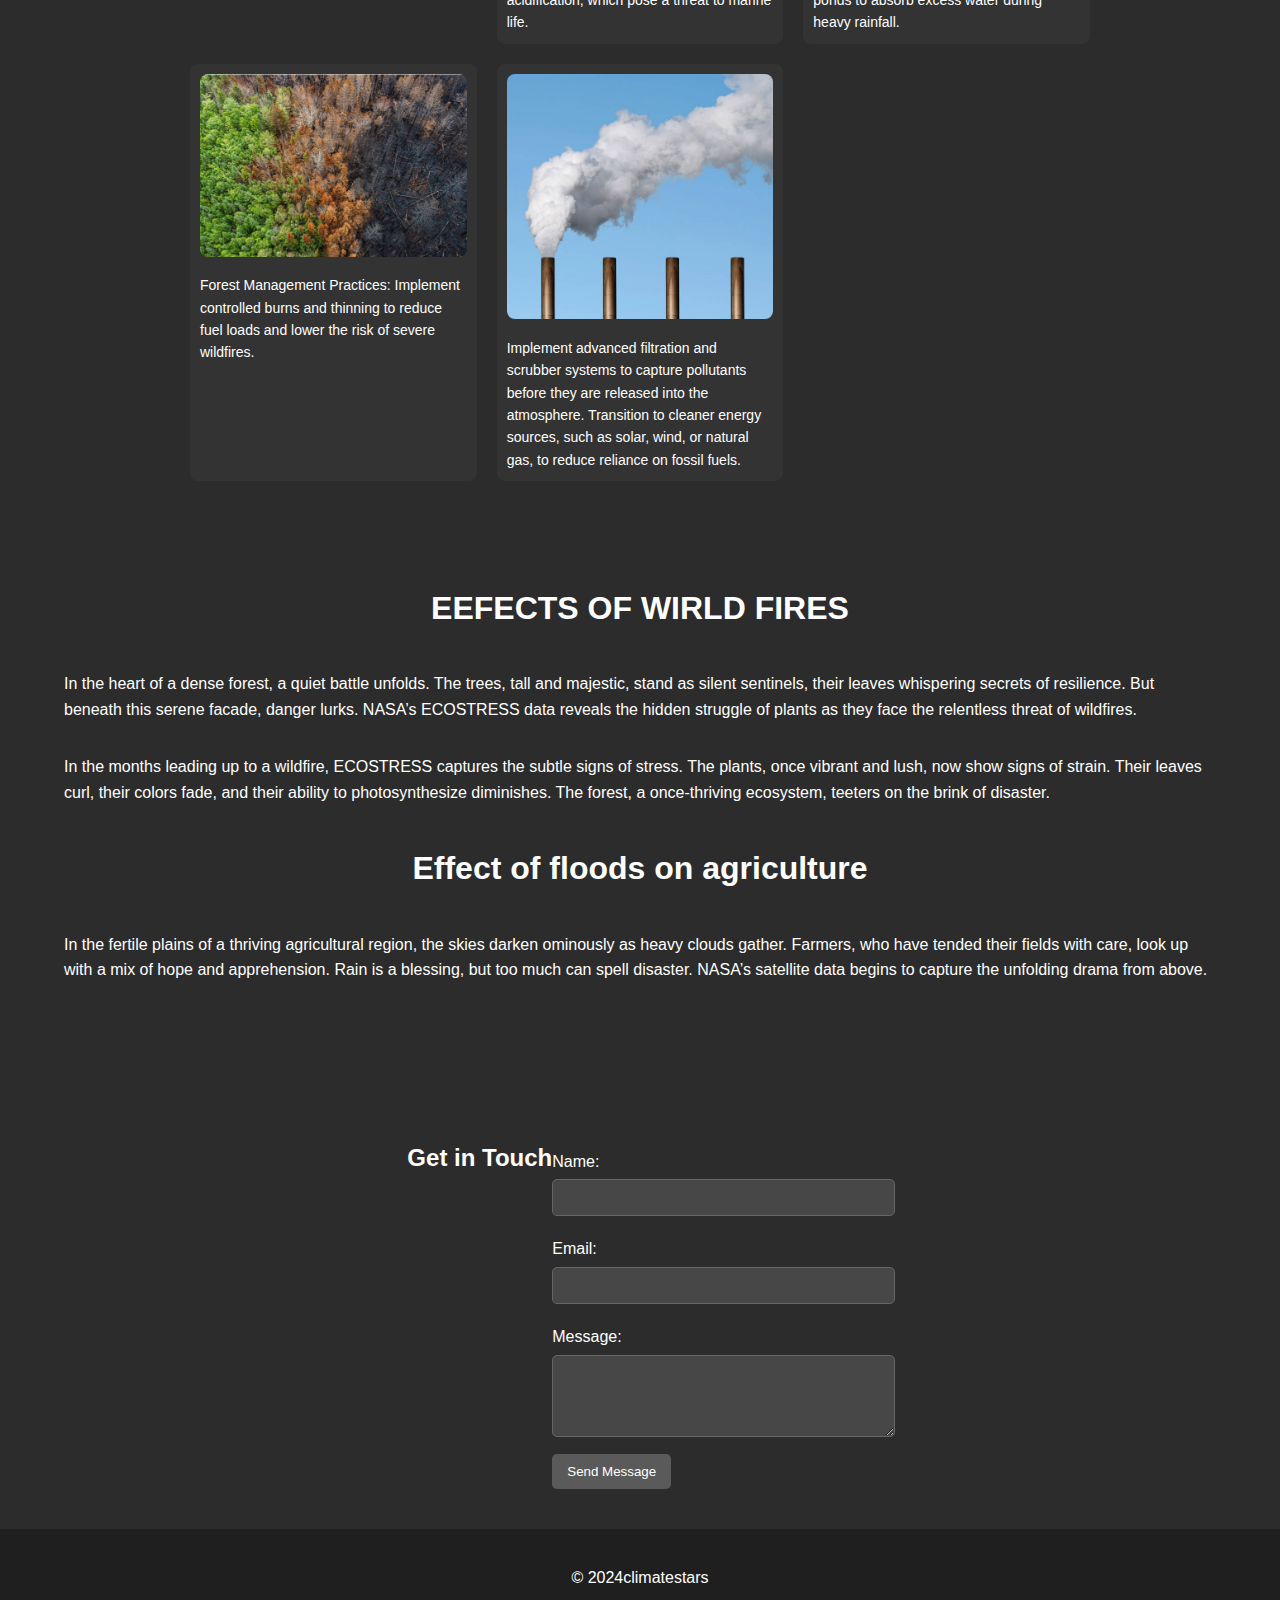
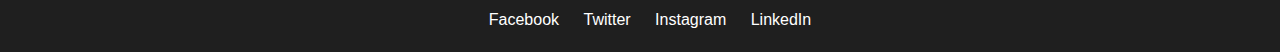
==== commit b3a97854: "Update index.html" ====
--- a/index.html
+++ b/index.html
@@ -120,7 +120,15 @@
             <a href="https://www.linkedin.com" target="_blank" class="social-icon">LinkedIn</a>  
         </div>  
     </header> 
-
+<div class="container">
+<h1>Imagine Our Connected Earth</h1>
+    <p>Climate change is not just an environmental issue; it affects every aspect of our lives. From the air we breathe to the water we drink, and the food we eat, everything is interconnected.
+
+Understanding these connections helps us see the bigger picture and realize the importance of sustainable practices and renewable energy sources.
+
+Join us in exploring how we can make a difference and protect our planet for future generations.</p>
+    
+</div>
     <style>
         /* General body styles */
         body {
@@ -445,7 +453,12 @@
 <h1>EEFECTS OF WIRLD FIRES</h1>
     <P>In the heart of a dense forest, a quiet battle unfolds. The trees, tall and majestic, stand as silent sentinels, their leaves whispering secrets of resilience. But beneath this serene facade, danger lurks. NASA’s ECOSTRESS data reveals the hidden struggle of plants as they face the relentless threat of wildfires.</P>
 <P>In the months leading up to a wildfire, ECOSTRESS captures the subtle signs of stress. The plants, once vibrant and lush, now show signs of strain. Their leaves curl, their colors fade, and their ability to photosynthesize diminishes. The forest, a once-thriving ecosystem, teeters on the brink of disaster.</P>
-    
+
+
+<h1>Effect of floods on agriculture</h1>
+
+
+    <p>In the fertile plains of a thriving agricultural region, the skies darken ominously as heavy clouds gather. Farmers, who have tended their fields with care, look up with a mix of hope and apprehension. Rain is a blessing, but too much can spell disaster. NASA’s satellite data begins to capture the unfolding drama from above.</p>
 </div>
  
       <main>  
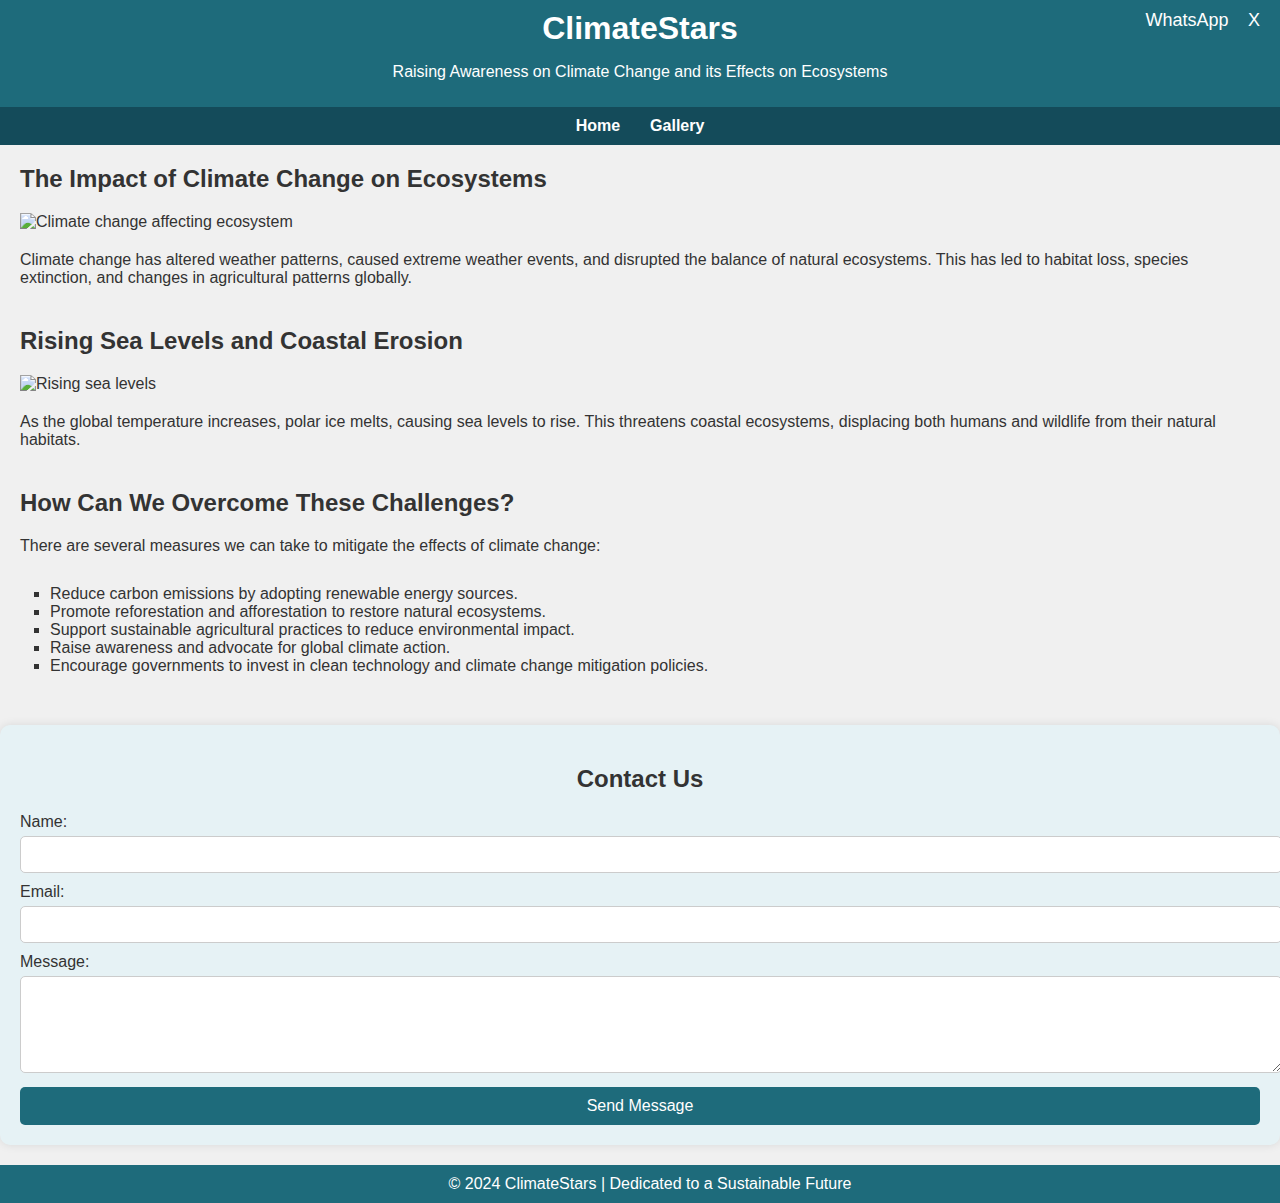
==== commit 859e0e79: "Update index.html" ====
--- a/index.html
+++ b/index.html
@@ -1,497 +1,189 @@
-<!DOCTYPE html>  
-<html lang="en">  
-<head>  
-    <meta charset="UTF-8">  
-    <meta name="viewport" content="width=device-width, initial-scale=1.0">  
-    <title>Images - Ecosystem Education Project</title>  
-    <link rel="stylesheet" href="styles.css">  
+<!DOCTYPE html>
+<html lang="en">
+<head>
+    <meta charset="UTF-8">
+    <meta name="viewport" content="width=device-width, initial-scale=1.0">
+    <title>ClimateStars - Climate Change Awareness</title>
     <style>
-
-        /* General body styles */  
-body {  
-    font-family: Arial, sans-serif;  
-    margin: 0;  
-    padding: 0;  
-    background: #2c2c2c;  
-    color: #ffffff;  
-}  
-
-/* Header styles */  
-.header {  
-    background: #1f1f1f;  
-    padding: 10px 20px;  
-    position: fixed; /* Fix the header at the top */  
-    top: 0;  
-    width: 100%;  
-    display: flex;  
-    justify-content: space-between;  
-    align-items: center;  
-    z-index: 1000; /* Ensure it's above other content */  
-}  
-
-.logo h1 {  
-    margin: 0;  
-    color: #00aced; /* Logo color */  
-}  
-
-/* Navigation styles */  
-nav {  
-    flex-grow: 1; /* Allow nav to take up available space */  
-}  
-
-nav ul {  
-    list-style-type: none;  
-    padding: 0;  
-    display: flex;  
-    justify-content: center; /* Centers the nav items */  
-}  
-
-nav ul li {  
-    margin: 0 15px;  
-}  
-
-nav ul li a {  
-    color: #ffffff;  
-    text-decoration: none;  
-    padding: 10px 15px;  
-    border-radius: 5px;  
-    transition: background-color 0.3s;  
-}  
-
-nav ul li a:hover {  
-    background-color: #00aced; /* Highlight on hover */  
-}  
-
-/* Social links */  
-.social-links {  
-    margin-left: 20px;  
-}  
-
-.social-links .social-icon {  
-    margin: 0 10px;  
-    text-decoration: none;  
-    color: #ffffff;  
-    transition: color 0.3s;  
-}  
-
-.social-links .social-icon:hover {  
-    color: #00aced; /* Change color on hover */  
-}  
-
-/* Main styles */  
-main {  
-    padding-top: 80px; /* Add some top padding to avoid content hiding under the fixed header */  
-}  
-
-.container {  
-    margin: 0 auto;  
-    width: 90%;  
-    max-width: 1200px;  
-}  
-
-/* Footer styles */  
-.footer {  
-    background-color: #1f1f1f;  
-    color: #ffffff;  
-    padding: 20px 0;  
-    text-align: center;  
-    position: relative;  
-    width: 100%;  
-}
-    </style>
-</head>  
-<body>  
-    <header class="header">  
-        <div class="logo">  
-            <h1>ClimateStars</h1>  <!-- Logo Title -->  
-        </div>  
-        <nav>  
-            <ul>  
-                <li><a href="index.html">Home</a></li>  
-                <li><a href="videos.html">Videos</a></li>  
-                <li><a href="contact.html">Contact</a></li>  
-                <li><a href="team-members.html">Team Members</a></li>  
-            </ul>  
-        </nav>  
-        <div class="social-links">  
-            <a href="https://www.facebook.com" target="_blank" class="social-icon">Facebook</a>  
-            <a href="https://www.twitter.com" target="_blank" class="social-icon">Twitter</a>  
-            <a href="https://www.instagram.com" target="_blank" class="social-icon">Instagram</a>  
-            <a href="https://www.linkedin.com" target="_blank" class="social-icon">LinkedIn</a>  
-        </div>  
-    </header> 
-<div class="container">
-<h1>Imagine Our Connected Earth</h1>
-    <p>Climate change is not just an environmental issue; it affects every aspect of our lives. From the air we breathe to the water we drink, and the food we eat, everything is interconnected.
-
-Understanding these connections helps us see the bigger picture and realize the importance of sustainable practices and renewable energy sources.
-
-Join us in exploring how we can make a difference and protect our planet for future generations.</p>
-    
-</div>
-    <style>
-        /* General body styles */
         body {
             font-family: Arial, sans-serif;
             margin: 0;
             padding: 0;
-            background: #2c2c2c;
-            color: #ffffff;
+            background-color: #f0f0f0;
+            color: #333;
         }
-
-        /* Container styles */
-        .container {
+        header {
+            background-color: #1e6b7b;
+            color: white;
+            padding: 10px 20px;
+            position: relative;
+        }
+        .social-icons {
+            position: absolute;
+            top: 10px;
+            right: 20px;
+        }
+        .social-icons a {
+            color: white;
+            margin-left: 15px;
+            text-decoration: none;
+            font-size: 18px;
+            transition: color 0.3s;
+        }
+        .social-icons a:hover {
+            color: #ffcc00;
+        }
+        h1 {
+            text-align: center;
+            margin: 0;
+        }
+        nav {
             display: flex;
-            flex-wrap: wrap;
             justify-content: center;
-            padding: 20px;
+            background-color: #144b5a;
+            padding: 10px;
         }
-
-        /* Card styles */
-        .card {
-            background: #1f1f1f;
-            border-radius: 10px;
+        nav a {
+            color: white;
+            text-decoration: none;
+            margin: 0 15px;
+            font-weight: bold;
+            transition: color 0.3s;
+        }
+        nav a:hover {
+            color: #ffcc00;
+        }
+        section {
             margin: 20px;
-            overflow: hidden;
-            width: 300px;
-            box-shadow: 0 4px 8px rgba(0, 0, 0, 0.2);
-            transition: transform 0.3s;
         }
-
-        .card:hover {
+        .climate-image {
+            width: 100%;
+            height: auto;
+            display: block;
+            margin: 20px 0;
+            transition: transform 0.3s ease;
+        }
+        .climate-image:hover {
             transform: scale(1.05);
         }
-
-        .card img {
+        .heading-section {
+            margin-bottom: 40px;
+        }
+        ul {
+            list-style-type: square;
+            margin: 20px;
+            padding: 10px;
+        }
+        footer {
+            text-align: center;
+            padding: 10px;
+            background-color: #1e6b7b;
+            color: white;
+            position: relative;
+            bottom: 0;
             width: 100%;
-            height: auto;
         }
-
-        .card .content {
-            padding: 20px;
-        }
-
-        .card .content h3 {
-            margin: 0 0 10px;
-            color: #00aced;
-        }
-
-        .card .content p {
+        footer p {
             margin: 0;
         }
-
-        /* Footer styles */
-        .footer {
-            background-color: #1f1f1f;
-            color: #ffffff;
-            padding: 20px 0;
+        .contact-form {
+            background-color: #e6f2f5;
+            padding: 20px;
+            margin: 20px 0;
+            border-radius: 10px;
+            box-shadow: 0px 0px 10px rgba(0, 0, 0, 0.1);
+        }
+        .contact-form h2 {
             text-align: center;
-            position: relative;
+            margin-bottom: 20px;
+        }
+        .contact-form label {
+            display: block;
+            margin-bottom: 5px;
+        }
+        .contact-form input, .contact-form textarea {
             width: 100%;
+            padding: 10px;
+            margin-bottom: 10px;
+            border: 1px solid #ccc;
+            border-radius: 5px;
+        }
+        .contact-form button {
+            width: 100%;
+            padding: 10px;
+            background-color: #1e6b7b;
+            color: white;
+            border: none;
+            border-radius: 5px;
+            font-size: 16px;
+            cursor: pointer;
+            transition: background-color 0.3s;
+        }
+        .contact-form button:hover {
+            background-color: #144b5a;
         }
     </style>
-
-    <footer class="footer">
-        <p>Welcome To the Earth system, Let us navigate around! </p>
-    </footer>
 </head>
 <body>
-    <div class="container">
-        <div class="card">
-            <img src="floods.jpg" alt="Person explaining ecosystems">
-            <div class="content">
-                <h3>Impact on Biodiversity</h3>
-                <p>Explaining how climate change affects biodiversity and ecosystems.</p>
-            </div>
+
+    <header>
+        <div class="social-icons">
+            <a href="https://wa.me/your-number" target="_blank">WhatsApp</a>
+            <a href="https://x.com/your-profile" target="_blank">X</a>
         </div>
-        <div class="card">
-            <img src="floods.png" alt="Person explaining ecosystems">
-            <div class="content">
-                <h3>Water Resources</h3>
-                <p>Discussing the impact of climate change on water resources and ecosystems.</p>
-            </div>
-        </div>
-        <div class="card">
-            <img src="floods.png" alt="Person explaining ecosystems">
-            <div class="content">
-                <h3>Natural Disasters</h3>
-                <p>How climate change increases the frequency and intensity of natural disasters.</p>
-            </div>
-        </div>
-        <div class="card">
-            <img src="floods.jpg" alt="Person explaining ecosystems">
-            <div class="content">
-                <h3>Renewable Energy</h3>
-                <p>The role of renewable energy in mitigating climate change impacts on ecosystems.</p>
-            </div>
-        </div>
-    </div>
-    
-    <script>
-        // JavaScript to add some interactivity
-        document.querySelectorAll('.card').forEach(card => {
-            card.addEventListener('click', () => {
-                alert('More information about ' + card.querySelector('h3').innerText);
-            });
-        });
-    </script>
+        <h1>ClimateStars</h1>
+        <p style="text-align: center;">Raising Awareness on Climate Change and its Effects on Ecosystems</p>
+    </header>
+
+    <nav>
+        <a href="index.html">Home</a>
+        <a href="gallery.html">Gallery</a>
+    </nav>
+
+    <section class="heading-section">
+        <h2>The Impact of Climate Change on Ecosystems</h2>
+        <img src="climate-change-effects.jpg" alt="Climate change affecting ecosystem" class="climate-image">
+        <p>Climate change has altered weather patterns, caused extreme weather events, and disrupted the balance of natural ecosystems. This has led to habitat loss, species extinction, and changes in agricultural patterns globally.</p>
+    </section>
+
+    <section class="heading-section">
+        <h2>Rising Sea Levels and Coastal Erosion</h2>
+        <img src="sea-level-rise.jpg" alt="Rising sea levels" class="climate-image">
+        <p>As the global temperature increases, polar ice melts, causing sea levels to rise. This threatens coastal ecosystems, displacing both humans and wildlife from their natural habitats.</p>
+    </section>
+
+    <section class="heading-section">
+        <h2>How Can We Overcome These Challenges?</h2>
+        <p>There are several measures we can take to mitigate the effects of climate change:</p>
+        <ul>
+            <li>Reduce carbon emissions by adopting renewable energy sources.</li>
+            <li>Promote reforestation and afforestation to restore natural ecosystems.</li>
+            <li>Support sustainable agricultural practices to reduce environmental impact.</li>
+            <li>Raise awareness and advocate for global climate action.</li>
+            <li>Encourage governments to invest in clean technology and climate change mitigation policies.</li>
+        </ul>
+    </section>
+
+    <!-- Contact Form Section -->
+    <section class="contact-form">
+        <h2>Contact Us</h2>
+        <form action="#" method="POST">
+            <label for="name">Name:</label>
+            <input type="text" id="name" name="name" required>
+
+            <label for="email">Email:</label>
+            <input type="email" id="email" name="email" required>
+
+            <label for="message">Message:</label>
+            <textarea id="message" name="message" rows="5" required></textarea>
+
+            <button type="submit">Send Message</button>
+        </form>
+    </section>
+
+    <footer>
+        <p>&copy; 2024 ClimateStars | Dedicated to a Sustainable Future</p>
+    </footer>
+
 </body>
 </html>
-
-     
-    <style>  
-       
-
-        header {  
-            text-align: center;  
-            padding: 20px;  
-        }  
-
-        nav ul {  
-            list-style-type: none;  
-            padding: 0;  
-        }  
-
-        nav ul li {  
-            display: inline;  
-            margin: 0 15px;  
-        }  
-
-        nav ul li a {  
-            color: #f0f0f0;  
-            text-decoration: none;  
-        }  
-
-        .cover-image {  
-            width: 100%;  
-            height: auto;  
-            max-height: 400px;  
-            object-fit: cover; /* Ensure the image covers the area without stretching */  
-        }  
-
-        .description {  
-            max-width: 800px;  
-            margin: 20px auto;  
-            text-align: center;  
-        }  
-
-        .videos {  
-            margin-top: 50px;  
-            text-align: center;  
-        }  
-
-        .video {  
-            display: inline-block;  
-            margin: 20px;  
-            width: 300px; /* Set a fixed width for videos */  
-            background-color: #333;  
-            border-radius: 10px;  
-            overflow: hidden;  
-        }  
-
-        .video iframe {  
-            width: 100%;  
-            height: 200px; /* Set a height for the video */  
-        }  
-        
-        .gallery {  
-            display: grid;  
-            grid-template-columns: repeat(3, 1fr); /* 3 columns for the gallery */  
-            gap: 10px; /* Space between images */  
-            max-width: 900px;  
-            margin: 40px auto; /* Center the gallery */  
-        }  
-
-        .gallery img {  
-            width: 100%; /* Make sure images are responsive */  
-            height: auto; /* Maintain aspect ratio */  
-            border-radius: 8px; /* Rounded corners for images */  
-            transition: transform 0.3s; /* Smooth scaling transition */  
-        }  
-
-        .gallery img:hover {  
-            transform: scale(1.05); /* Scale images on hover */  
-        }  
-
-        footer {  
-            text-align: center;  
-            padding: 20px;  
-        }  
-    </style>  
-</head>  
-<body>  
-   
-      
-      
-            
-        
-            <h2>Gallery of Ecosystems Affected by Climate Change</h2>  
-            <h3>Amazon Rainforest</h3>  
-            <img src="floods.png" alt="Amazon Rainforest">  
-            <p>The Amazon rainforest is one of the most biodiverse places on Earth and is severely affected by deforestation and climate change.</p>  
-            <h3>Coral Reefs</h3>  
-            <img src="floods.png" alt="Coral Reef">  
-            <p>Coral reefs are dying at an alarming rate due to rising ocean temperatures and acidification, which pose a threat to marine life.</p>  
-              
-        </div>  
-  
-
-        <div class="videos">  
-            <h2>Featured Videos</h2>  
-            <p>Explore our collection of educational videos that cover various topics related to ecosystems, climate change, conservation efforts, and much more! Each video is designed to provide insights and practical knowledge that you can apply to help make a difference.</p>  
-            
-
-             <div class="video">  
-                <h3>Conservation Strategies</h3>  
-                <iframe src="https://www.youtube.com/embed/example3" frameborder="0" allowfullscreen></iframe>  
-                <p>Explore effective strategies for conserving ecosystems and restoring habitats for future generations.</p>  
-            </div>   
-
-            <div class="video">  
-                <h3>Conservation Strategies</h3>  
-                <iframe src="https://www.youtube.com/embed/example3" frameborder="0" allowfullscreen></iframe>  
-                <p>Explore effective strategies for conserving ecosystems and restoring habitats for future generations.</p>  
-            </div>  
-        </div>  
-
-      <style>
-          /* Gallery styles */  
-        .gallery {  
-            display: grid;  
-            grid-template-columns: repeat(3, 1fr); /* 3 columns for the gallery */  
-            gap: 20px; /* Space between images */  
-            margin-top: 40px; /* Top margin for spacing */  
-        }  
-
-        .gallery-item {  
-            background-color: #333;  
-            border-radius: 8px;  
-            overflow: hidden; // Ensures rounded corners for the background  
-            text-align: center;  
-            padding: 10px;  
-        }  
-
-        .gallery-item img {  
-            width: 100%;  
-            height: auto;  
-            border-radius: 8px; /* Rounded corners for images */  
-            transition: transform 0.3s; /* Smooth scaling transition */  
-        }  
-
-        .gallery-item img:hover {  
-            transform: scale(1.05); /* Scale images on hover */  
-        }  
-
-        .gallery-item p {  
-            margin: 10px 0 0;  
-            font-size: 14px;  
-        }  
-    </style>  
-
-    <div class="container">  
-        <h2>Gallery of Ecosystems Affected by Climate Change</h2>  
-
-        <div class="gallery">  
-            <div class="gallery-item.">  
-                <img src="earth_system_four_panel.jpg" alt="Amazon Rainforest">  
-                <p>The Amazon rainforest is one of the most biodiverse places on Earth and is severely affected by deforestation and climate change.</p>  
-            </div>  
-
-            <div class="gallery-item">  
-                <img src="floodsss.png" alt="Coral Reef">  
-                <p>Coral reefs are dying at an alarming rate due to rising ocean temperatures and acidification, which pose a threat to marine life.</p>  
-            </div>  
-
-            <div class="gallery-item">  
-                <img src="floodsss.png" alt="Flood Barriers and Retention Ponds">  
-                <p>Flood Barriers and Retention Ponds: Construct flood barriers and retention ponds to absorb excess water during heavy rainfall.</p>  
-            </div>  
-
-            <div class="gallery-item">  
-                <img src="WORLD FIRE.png" alt="Forest Management Practices">  
-                <p>Forest Management Practices: Implement controlled burns and thinning to reduce fuel loads and lower the risk of severe wildfires.</p>  
-            </div>  
-
-            <div class="gallery-item">  
-                <img src="gass at.png" alt="Pollution Control Measures">  
-                <p>Implement advanced filtration and scrubber systems to capture pollutants before they are released into the atmosphere. Transition to cleaner energy sources, such as solar, wind, or natural gas, to reduce reliance on fossil fuels.</p>  
-            </div>  
-        </div>  
-    </div> 
-
-
-  
-    <style>  
-       
-        }  
-        .gallery {  
-            display: grid;  
-            grid-template-columns: repeat(auto-fill, minmax(200px, 1fr));  
-            gap: 15px;  
-        }  
-        .photo {  
-            position: relative;  
-            overflow: hidden;  
-            border: 2px solid #ddd;  
-            border-radius: 8px;  
-            background-color: #fff;  
-            box-shadow: 0 2px 5px rgba(0, 0, 0, 0.1);  
-        }  
-        .photo img {  
-            width: 100%;  
-            height: auto;  
-            display: block;  
-        }  
-        .description {  
-            padding: 10px;  
-            text-align: center;  
-            font-weight: bold;  
-            background-color: #fff;  
-        }  
-    </style>  
-<div class ="container">
-<h1>EEFECTS OF WIRLD FIRES</h1>
-    <P>In the heart of a dense forest, a quiet battle unfolds. The trees, tall and majestic, stand as silent sentinels, their leaves whispering secrets of resilience. But beneath this serene facade, danger lurks. NASA’s ECOSTRESS data reveals the hidden struggle of plants as they face the relentless threat of wildfires.</P>
-<P>In the months leading up to a wildfire, ECOSTRESS captures the subtle signs of stress. The plants, once vibrant and lush, now show signs of strain. Their leaves curl, their colors fade, and their ability to photosynthesize diminishes. The forest, a once-thriving ecosystem, teeters on the brink of disaster.</P>
-
-
-<h1>Effect of floods on agriculture</h1>
-
-
-    <p>In the fertile plains of a thriving agricultural region, the skies darken ominously as heavy clouds gather. Farmers, who have tended their fields with care, look up with a mix of hope and apprehension. Rain is a blessing, but too much can spell disaster. NASA’s satellite data begins to capture the unfolding drama from above.</p>
-</div>
- 
-      <main>  
-        <div class="container">  
-            <h2>Get in Touch</h2>  
-            <form onsubmit="return showAlert();">  
-                <label for="name">Name:</label>  
-                <input type="text" id="name" name="name" required>  
-                
-                <label for="email">Email:</label>  
-                <input type="email" id="email" name="email" required>  
-                
-                <label for="message">Message:</label>  
-                <textarea id="message" name="message" rows="4" required></textarea>  
-                
-                <input type="submit" value="Send Message">  
-            </form>  
-        </div>  
-    
-      </style>
-    </main>
-    
-
-    <footer class="footer">  
-        <div class="footer-content">  
-            <p>&copy; 2024climatestars</p>  
-            <div class="social-links">  
-                <a href="https://www.facebook.com" target="_blank" class="social-icon">Facebook</a>  
-                <a href="https://www.twitter.com" target="_blank" class="social-icon">Twitter</a>  
-                <a href="https://www.instagram.com" target="_blank" class="social-icon">Instagram</a>  
-                <a href="https://www.linkedin.com" target="_blank" class="social-icon">LinkedIn</a>  
-            </div>  
-        </div>  
-    </footer> 
-</body>  
-</html>
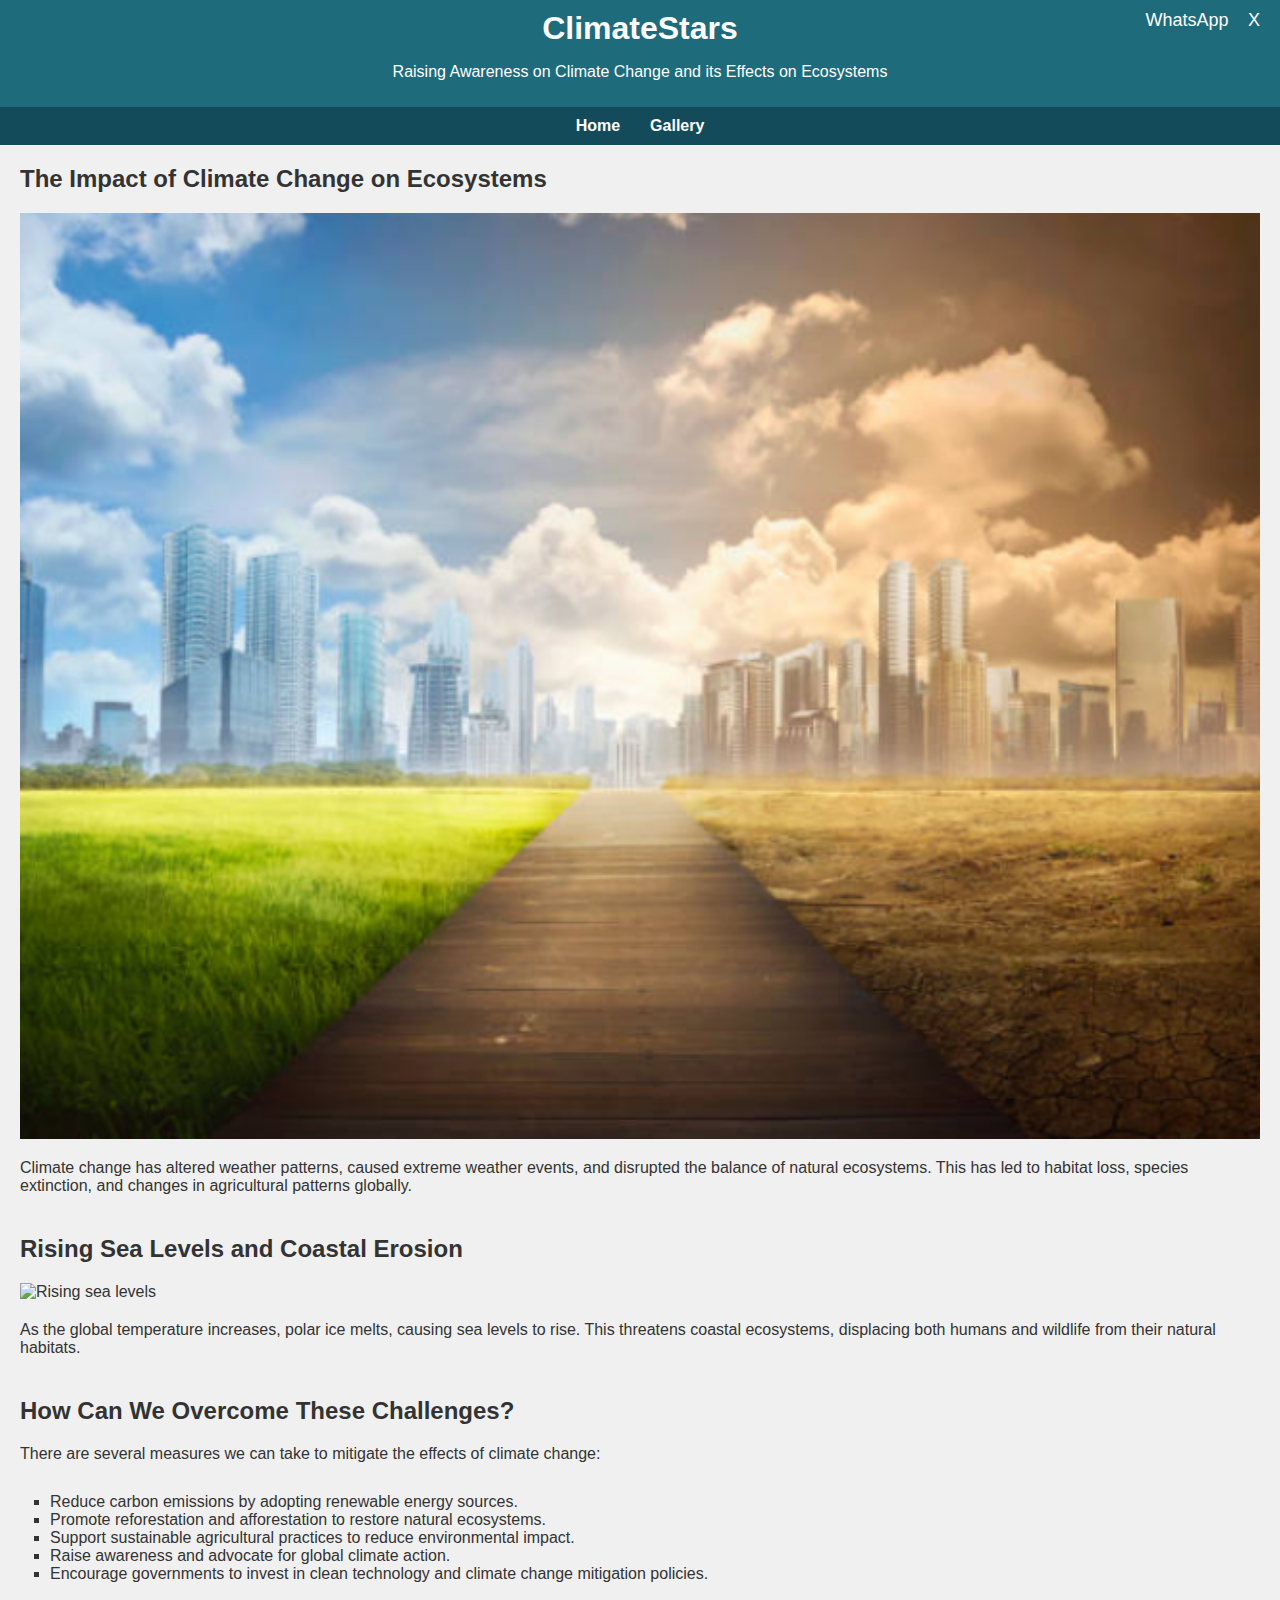
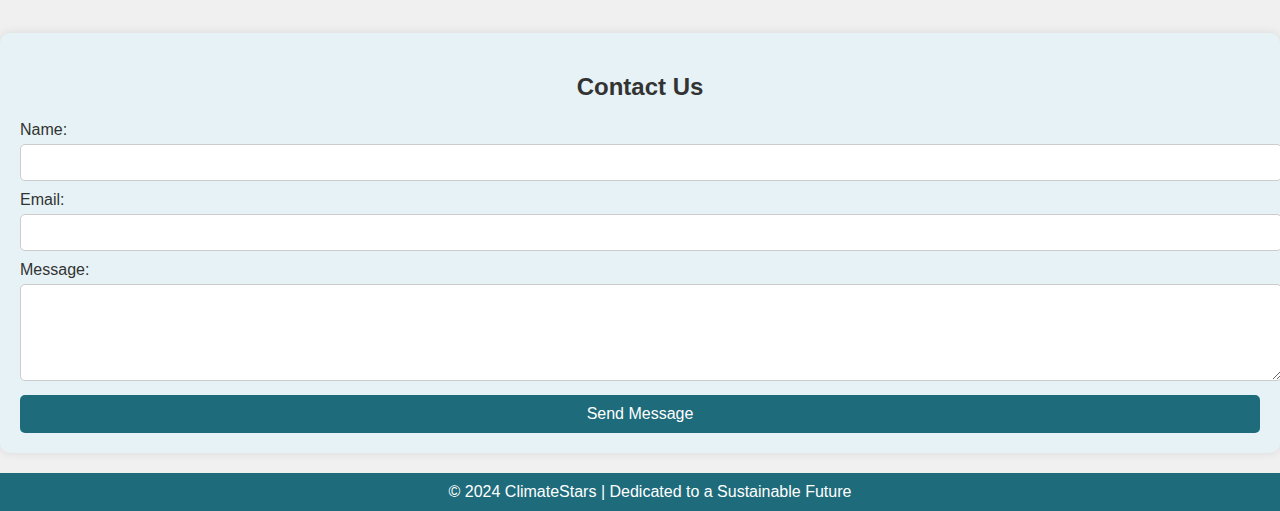
==== commit fa831d12: "Update index.html" ====
--- a/index.html
+++ b/index.html
@@ -128,7 +128,7 @@
 
     <header>
         <div class="social-icons">
-            <a href="https://wa.me/your-number" target="_blank">WhatsApp</a>
+            <a href="https://wa.me/my number" target="_blank">WhatsApp</a>
             <a href="https://x.com/your-profile" target="_blank">X</a>
         </div>
         <h1>ClimateStars</h1>
@@ -137,18 +137,18 @@
 
     <nav>
         <a href="index.html">Home</a>
-        <a href="gallery.html">Gallery</a>
+        <a href="contact.html">Gallery</a>
     </nav>
 
     <section class="heading-section">
         <h2>The Impact of Climate Change on Ecosystems</h2>
-        <img src="climate-change-effects.jpg" alt="Climate change affecting ecosystem" class="climate-image">
+        <img src="HUMAN.png" alt="Climate change affecting ecosystem" class="climate-image">
         <p>Climate change has altered weather patterns, caused extreme weather events, and disrupted the balance of natural ecosystems. This has led to habitat loss, species extinction, and changes in agricultural patterns globally.</p>
     </section>
 
     <section class="heading-section">
         <h2>Rising Sea Levels and Coastal Erosion</h2>
-        <img src="sea-level-rise.jpg" alt="Rising sea levels" class="climate-image">
+        <img src="WORLDF.png" alt="Rising sea levels" class="climate-image">
         <p>As the global temperature increases, polar ice melts, causing sea levels to rise. This threatens coastal ecosystems, displacing both humans and wildlife from their natural habitats.</p>
     </section>
 
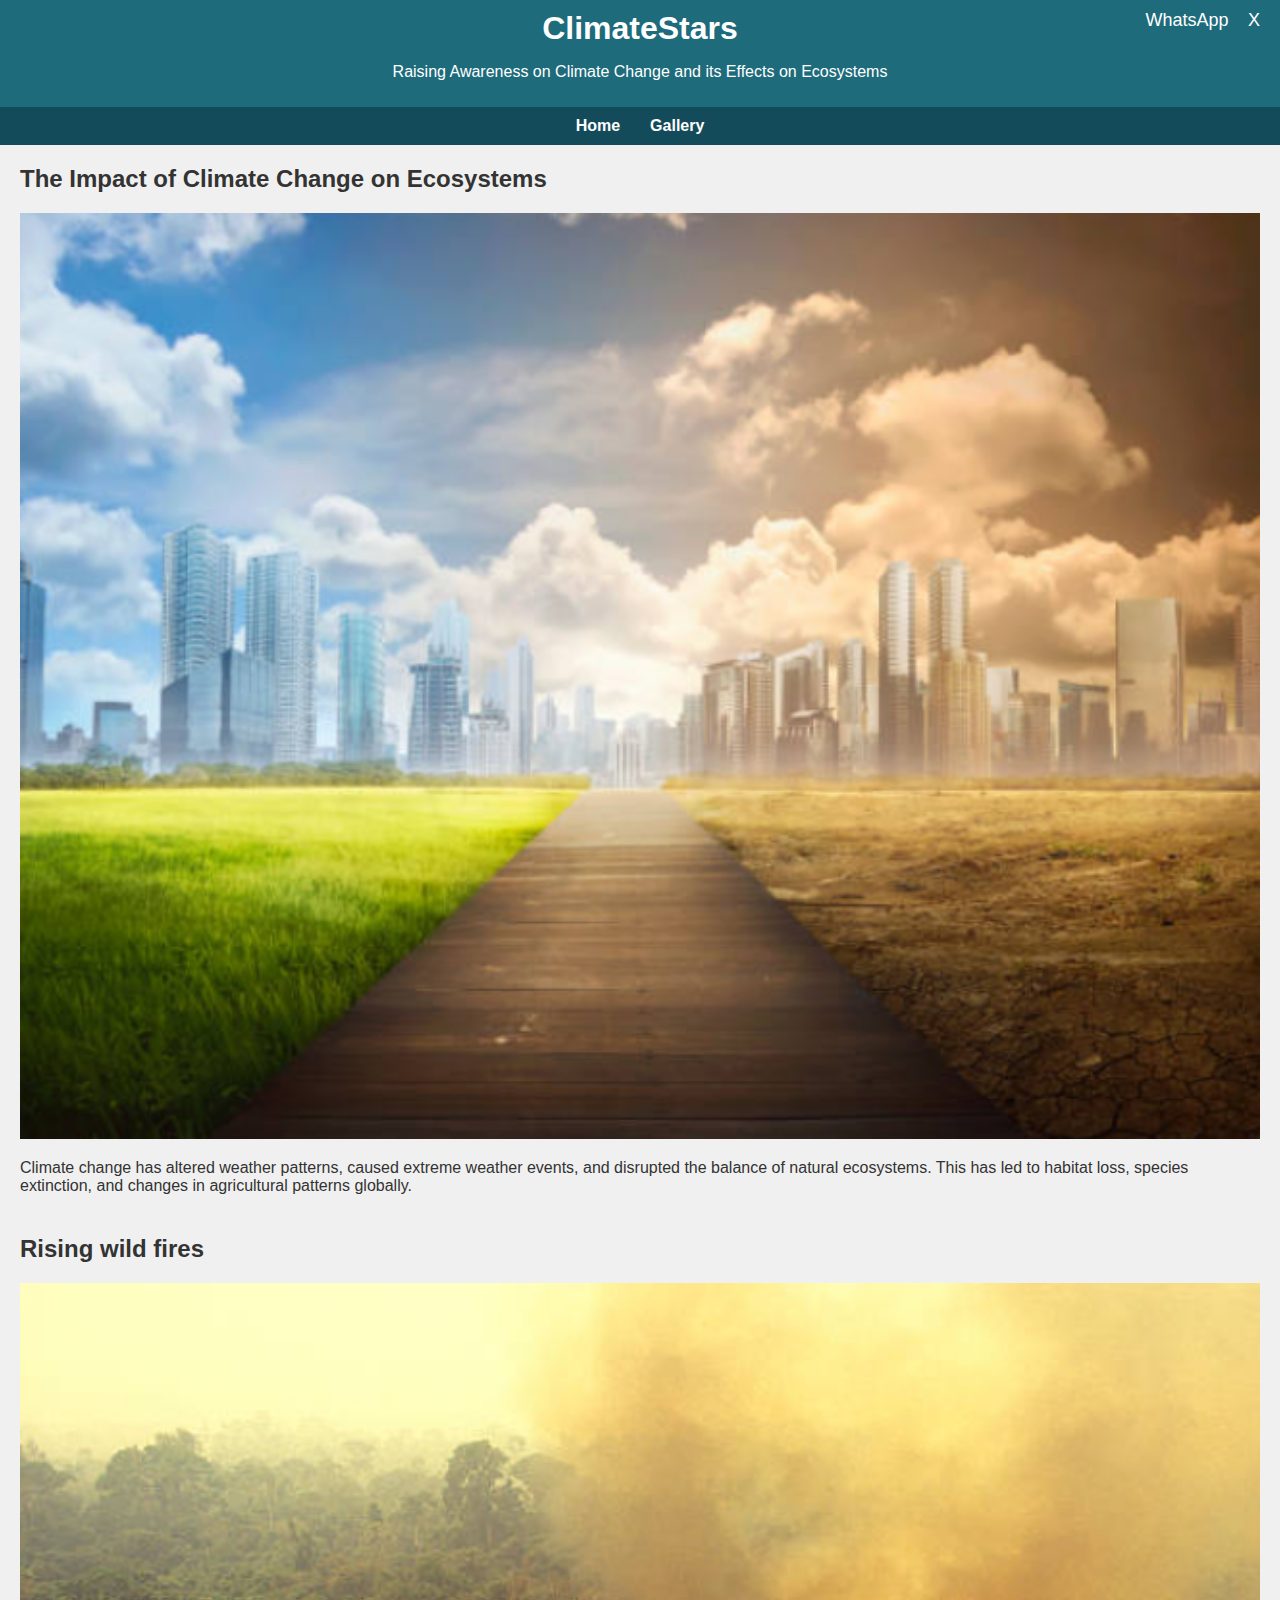
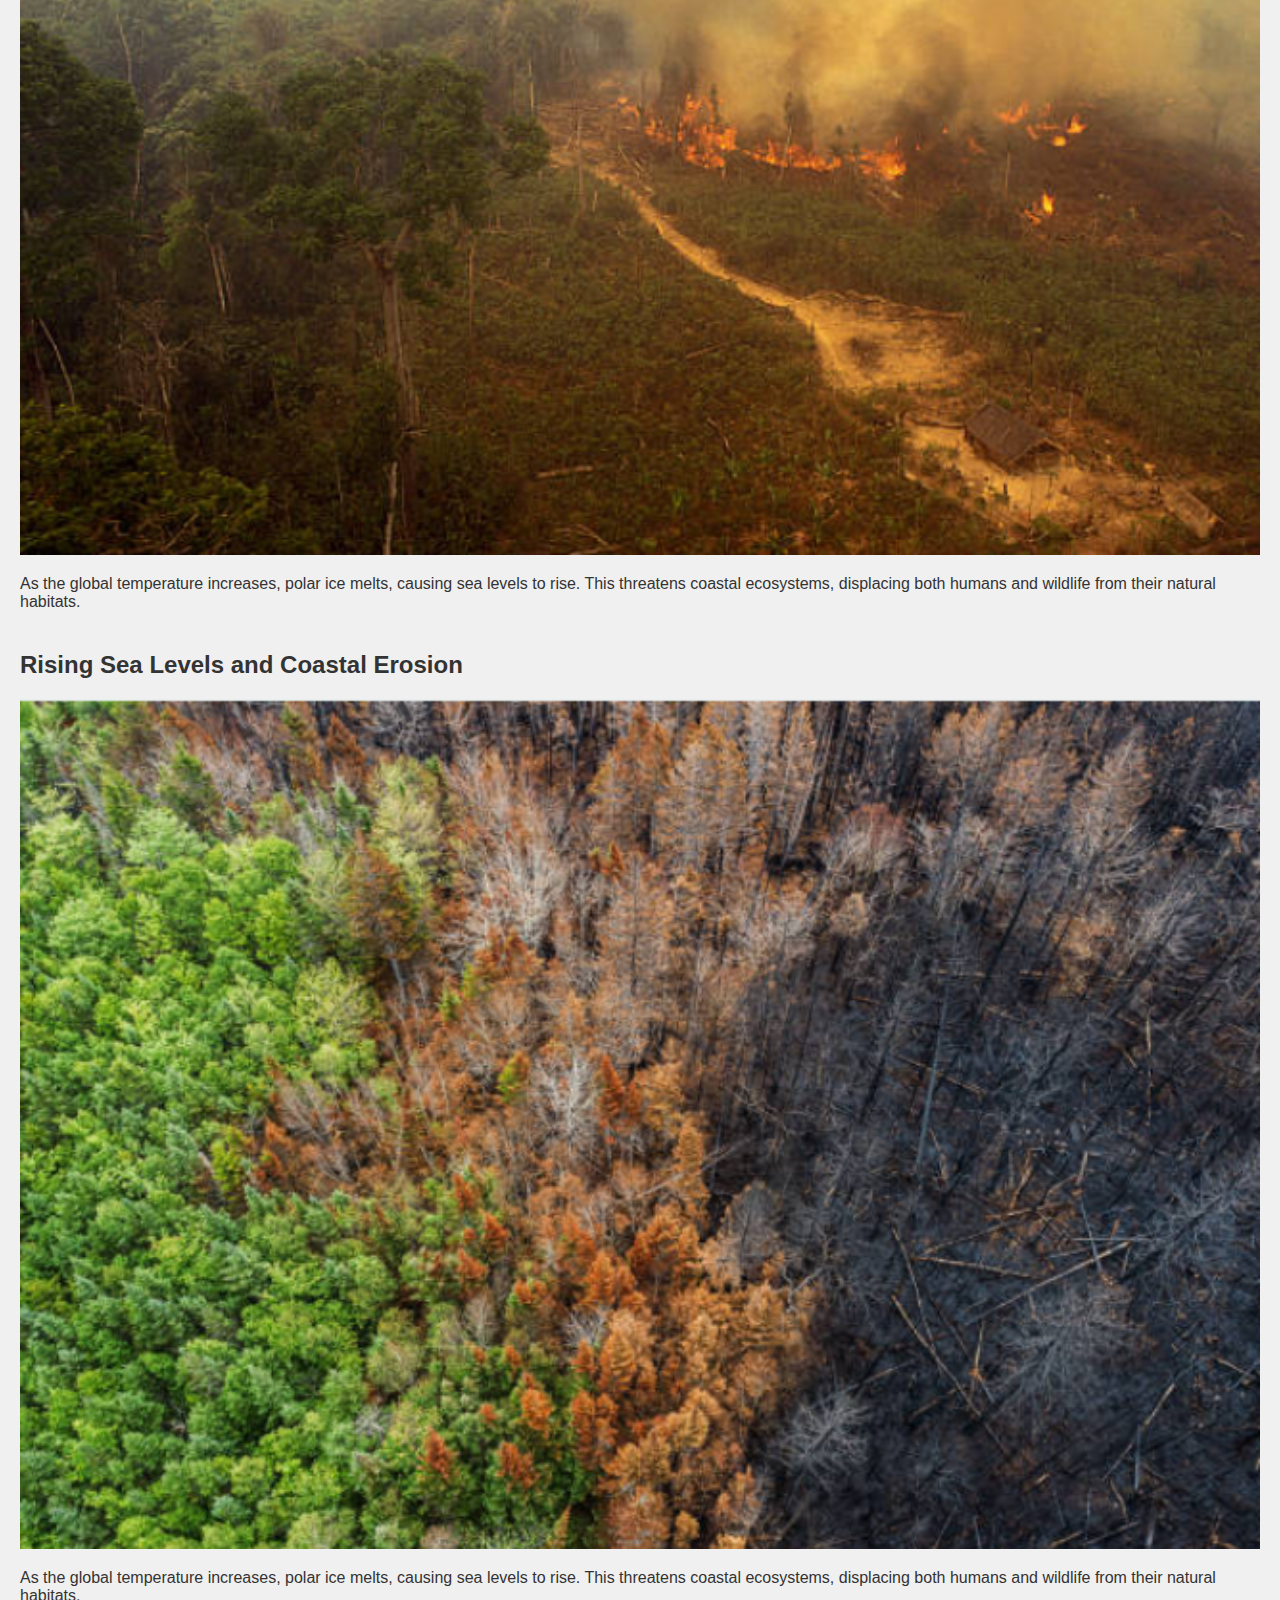
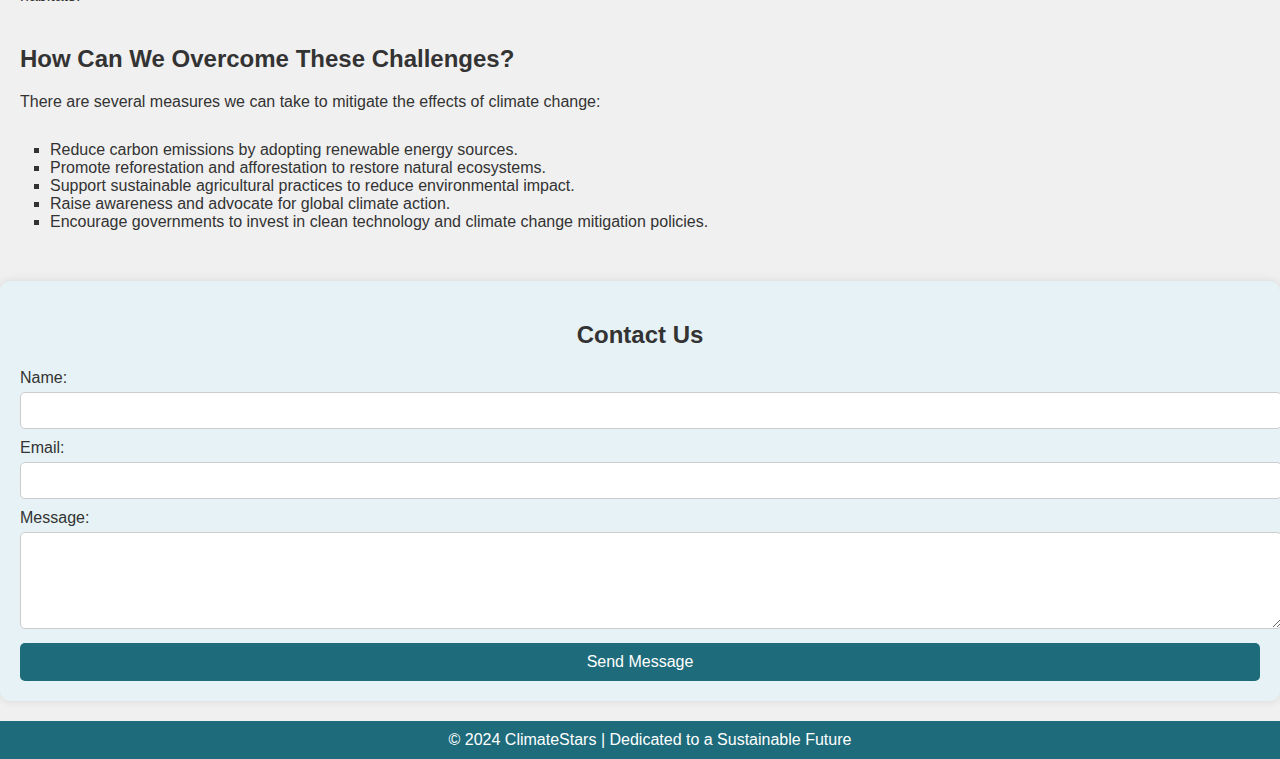
==== commit 79a4a501: "Update index.html" ====
--- a/index.html
+++ b/index.html
@@ -147,8 +147,13 @@
     </section>
 
     <section class="heading-section">
+        <h2>Rising wild fires</h2>
+        <img src="WORLD F.png" alt="Rising sea levels" class="climate-image">
+        <p>As the global temperature increases, polar ice melts, causing sea levels to rise. This threatens coastal ecosystems, displacing both humans and wildlife from their natural habitats.</p>
+    </section>
+    <section class="heading-section">
         <h2>Rising Sea Levels and Coastal Erosion</h2>
-        <img src="WORLDF.png" alt="Rising sea levels" class="climate-image">
+        <img src="WORLD FIRE.png" alt="Rising sea levels" class="climate-image">
         <p>As the global temperature increases, polar ice melts, causing sea levels to rise. This threatens coastal ecosystems, displacing both humans and wildlife from their natural habitats.</p>
     </section>
 
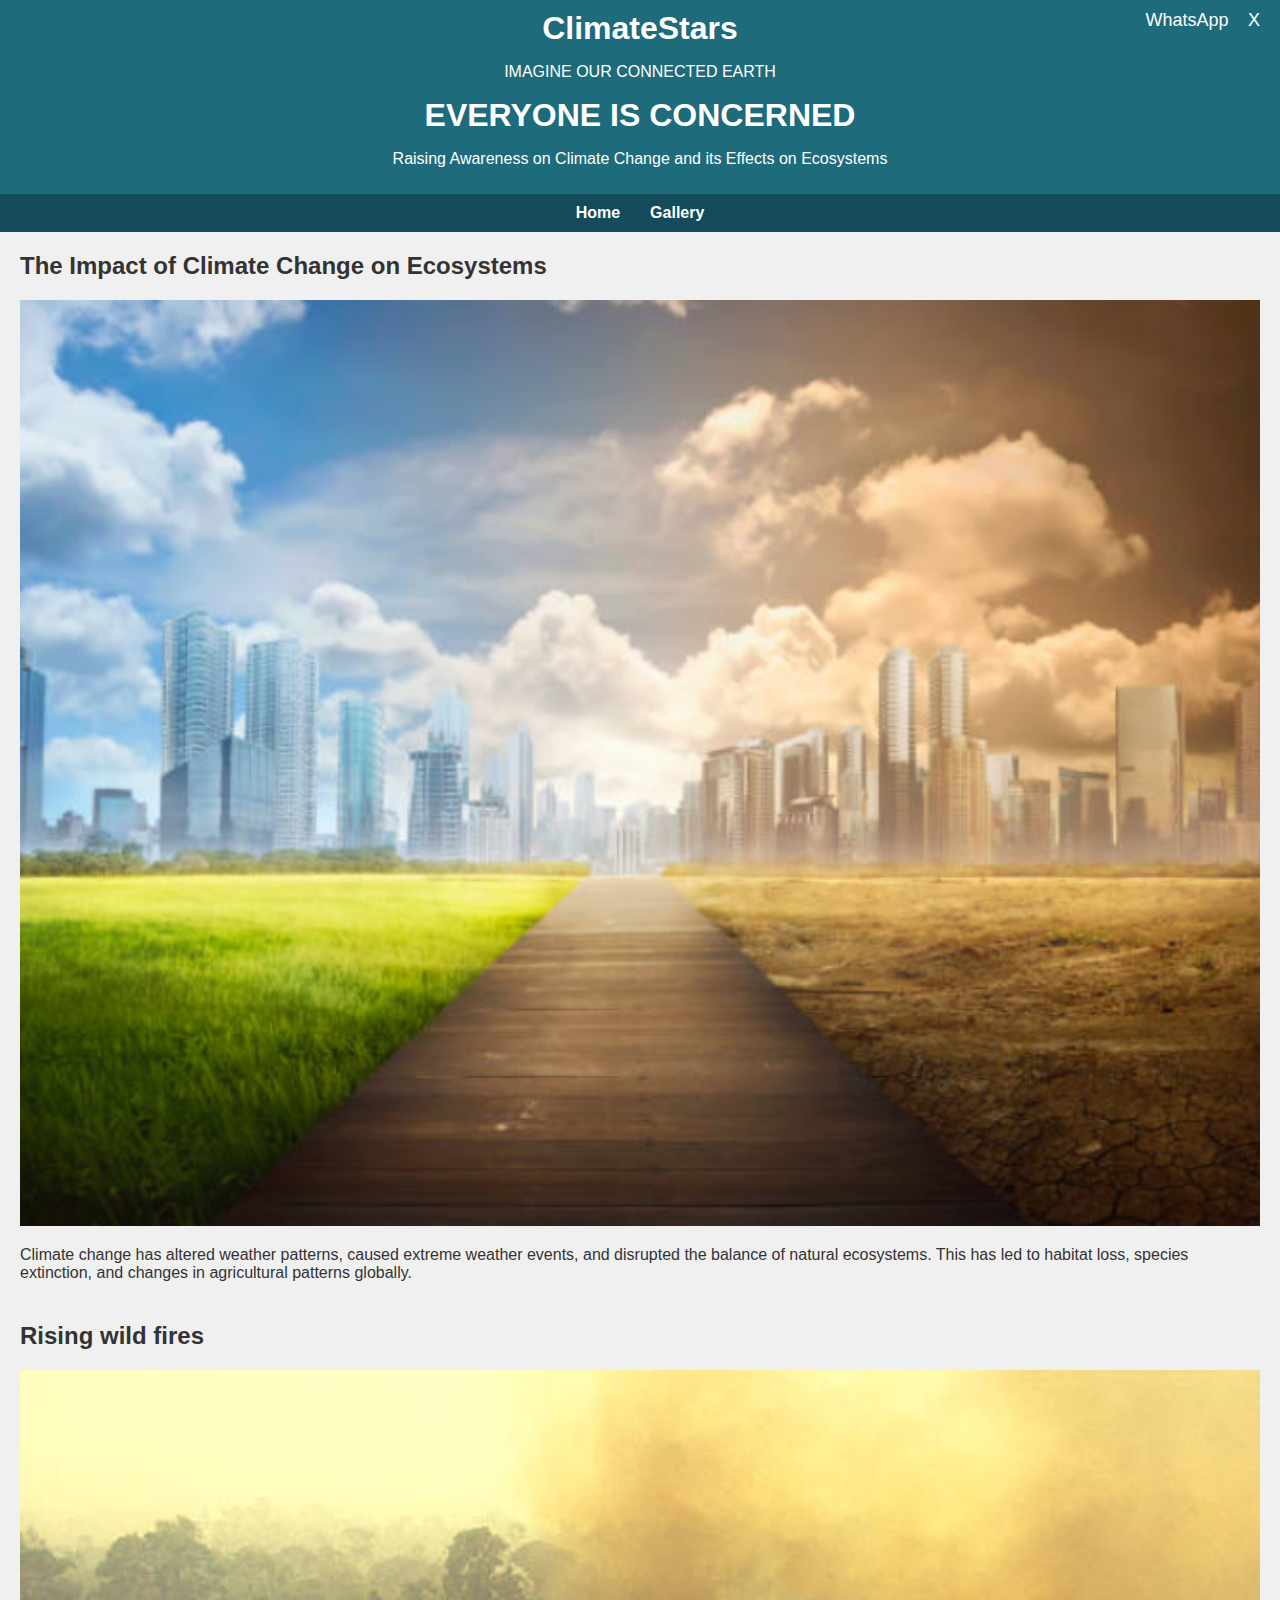
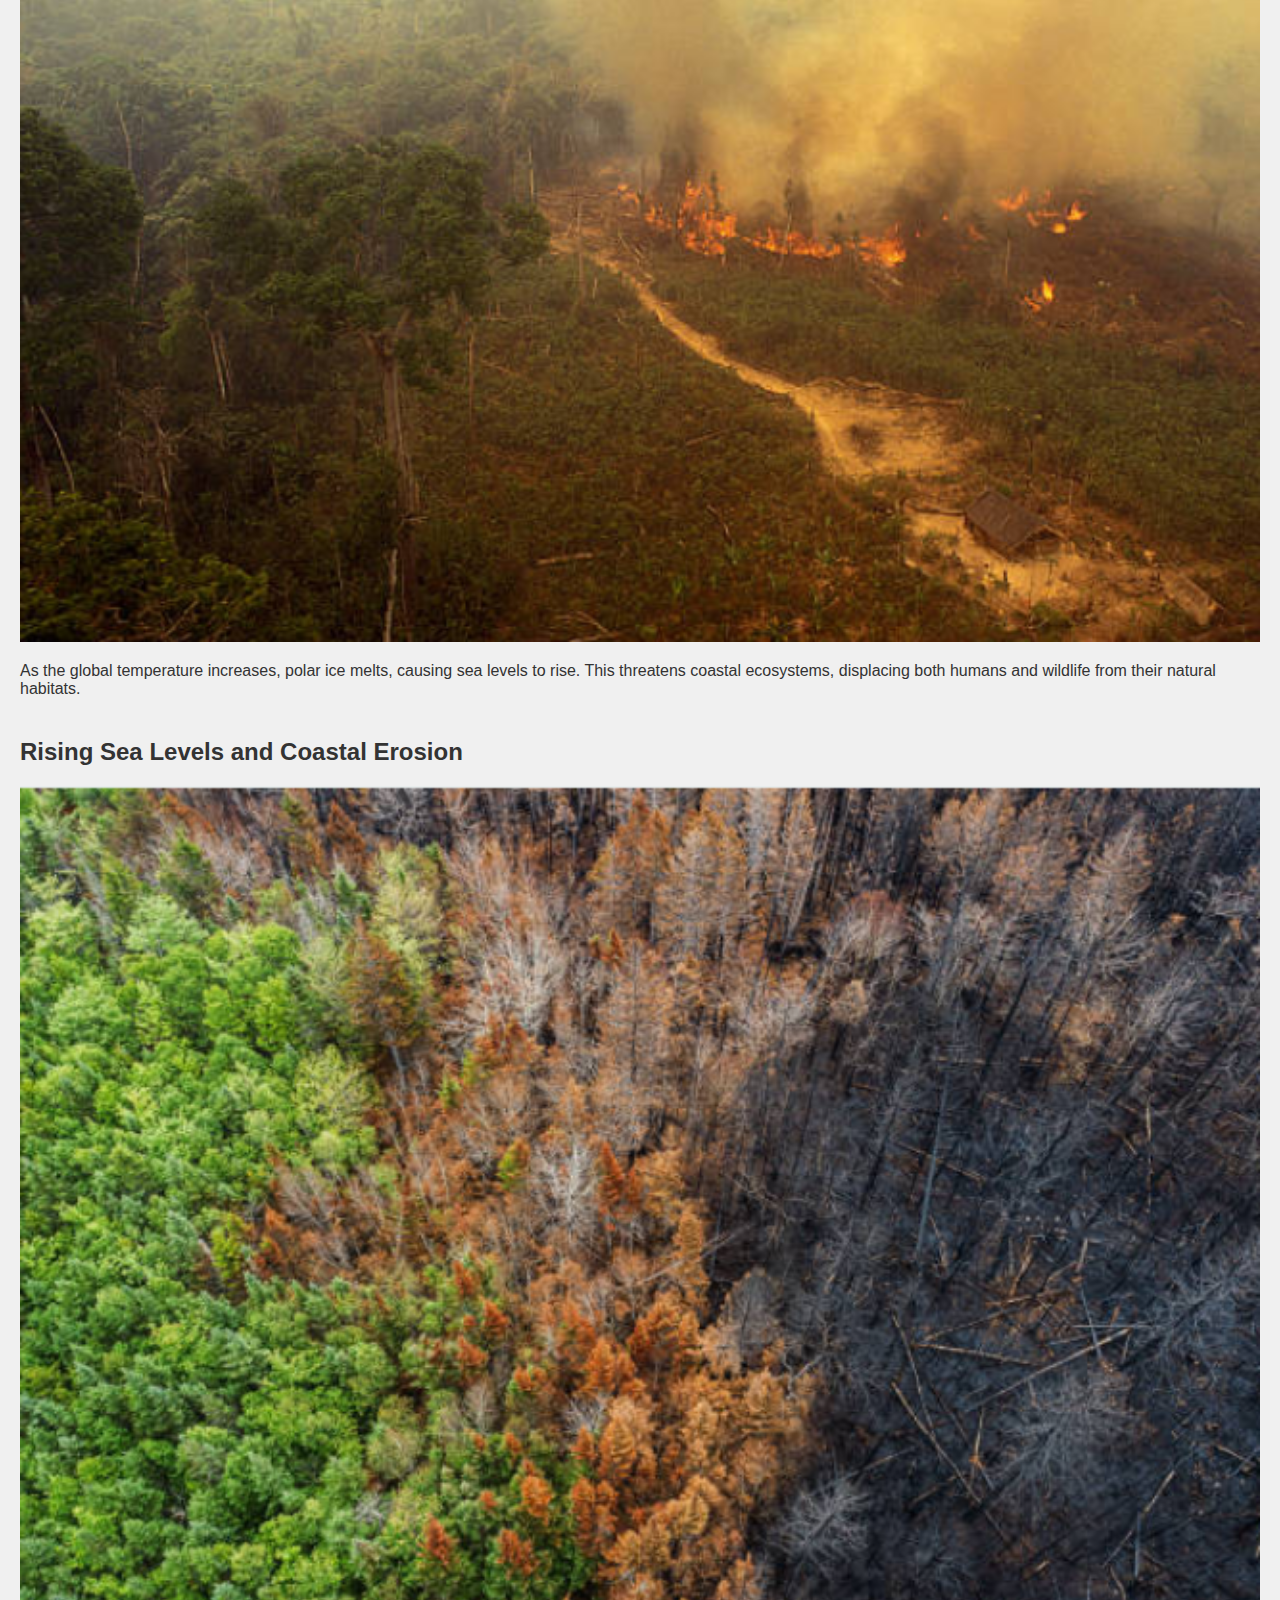
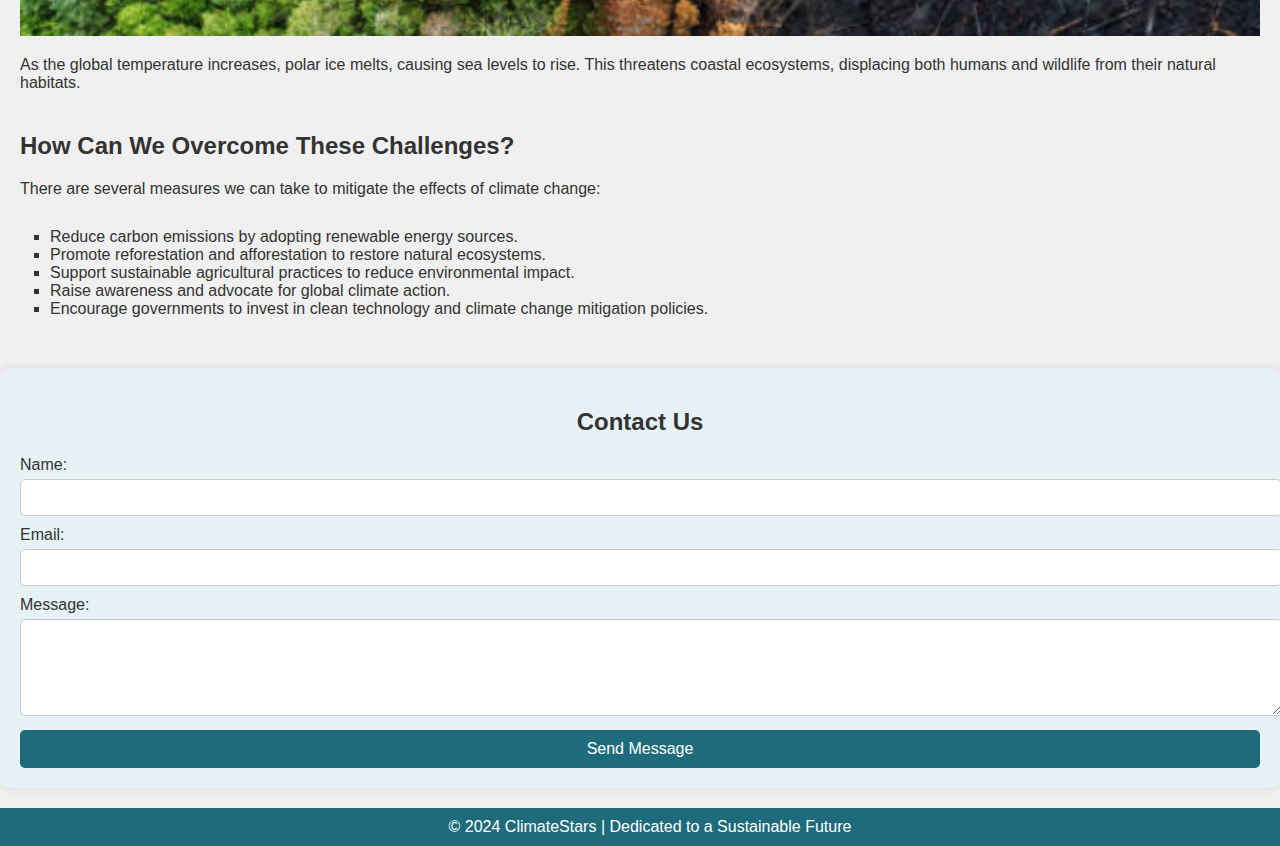
==== commit dff3dca0: "Update index.html" ====
--- a/index.html
+++ b/index.html
@@ -132,8 +132,10 @@
             <a href="https://x.com/your-profile" target="_blank">X</a>
         </div>
         <h1>ClimateStars</h1>
+        <p style="text-align: center;">IMAGINE OUR CONNECTED EARTH</p>
+      <h1>EVERYONE IS CONCERNED</h1>
         <p style="text-align: center;">Raising Awareness on Climate Change and its Effects on Ecosystems</p>
-    </header>
+</header>
 
     <nav>
         <a href="index.html">Home</a>
